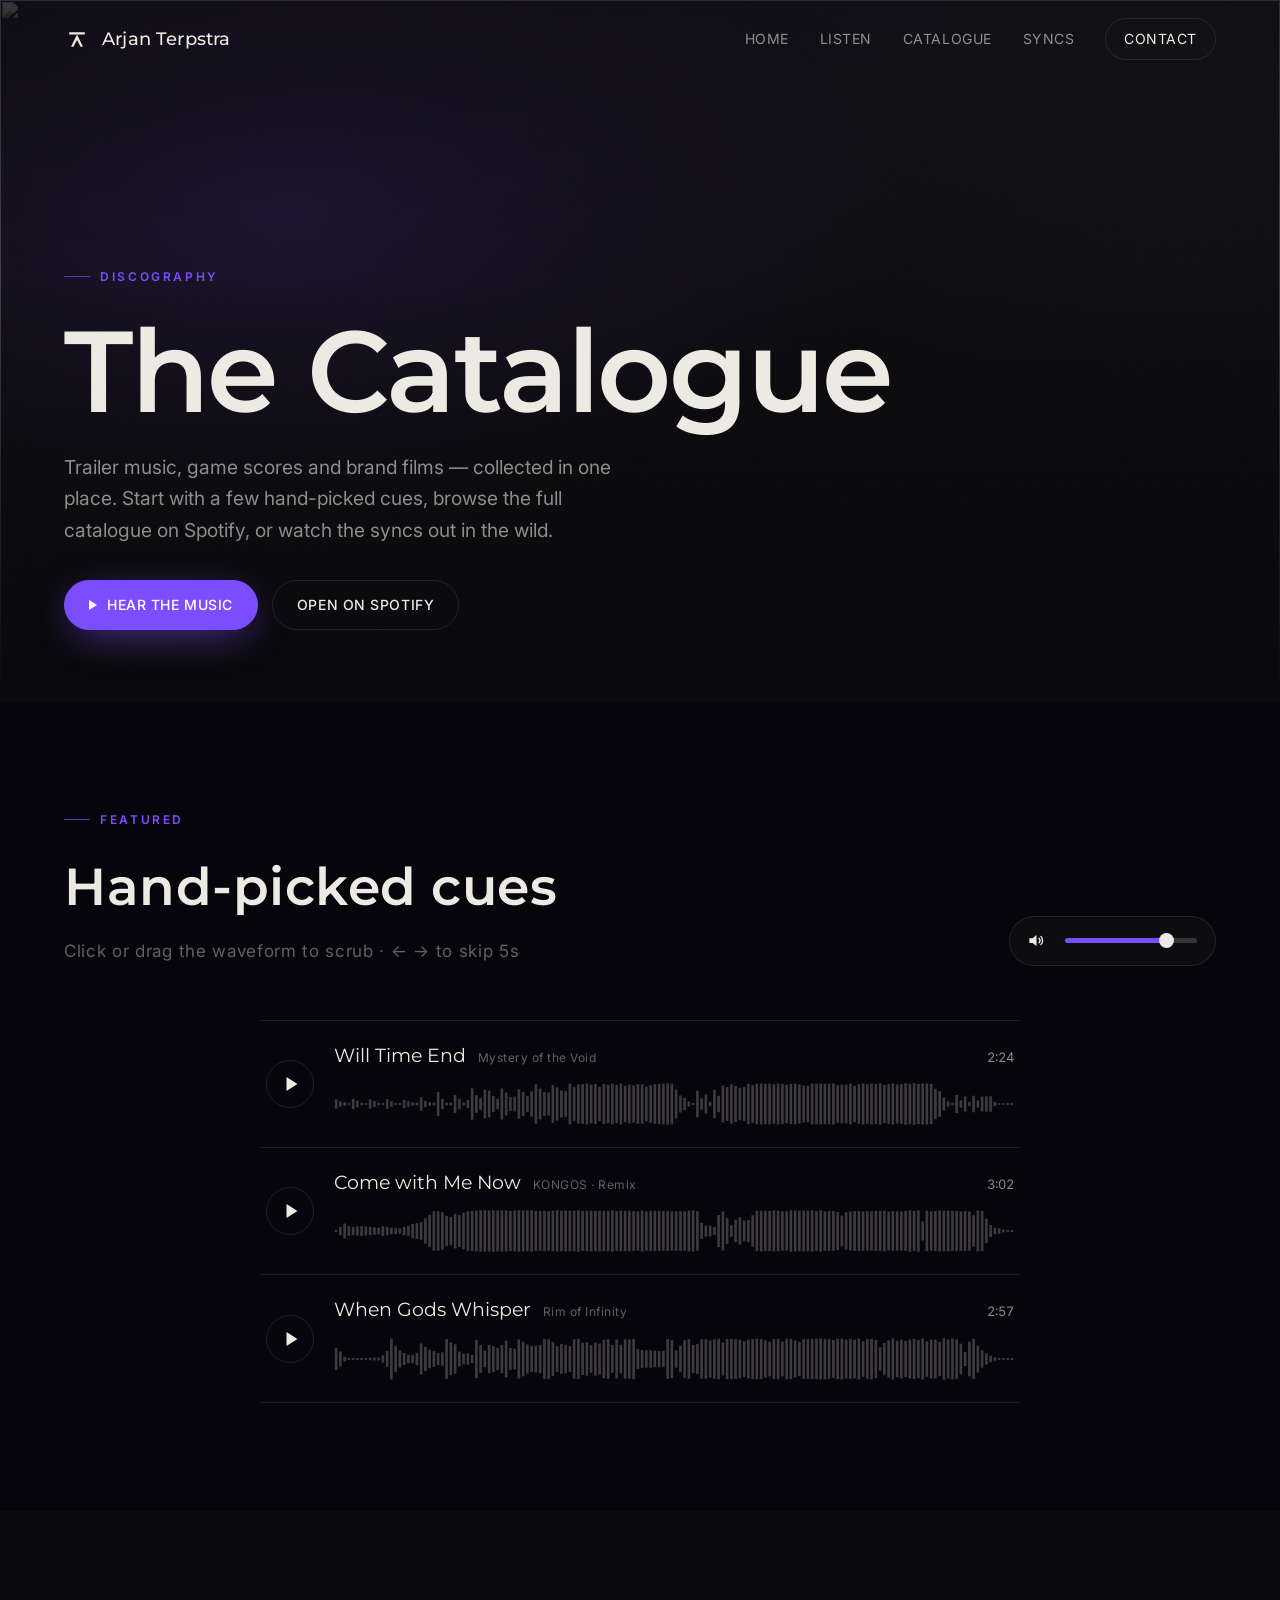
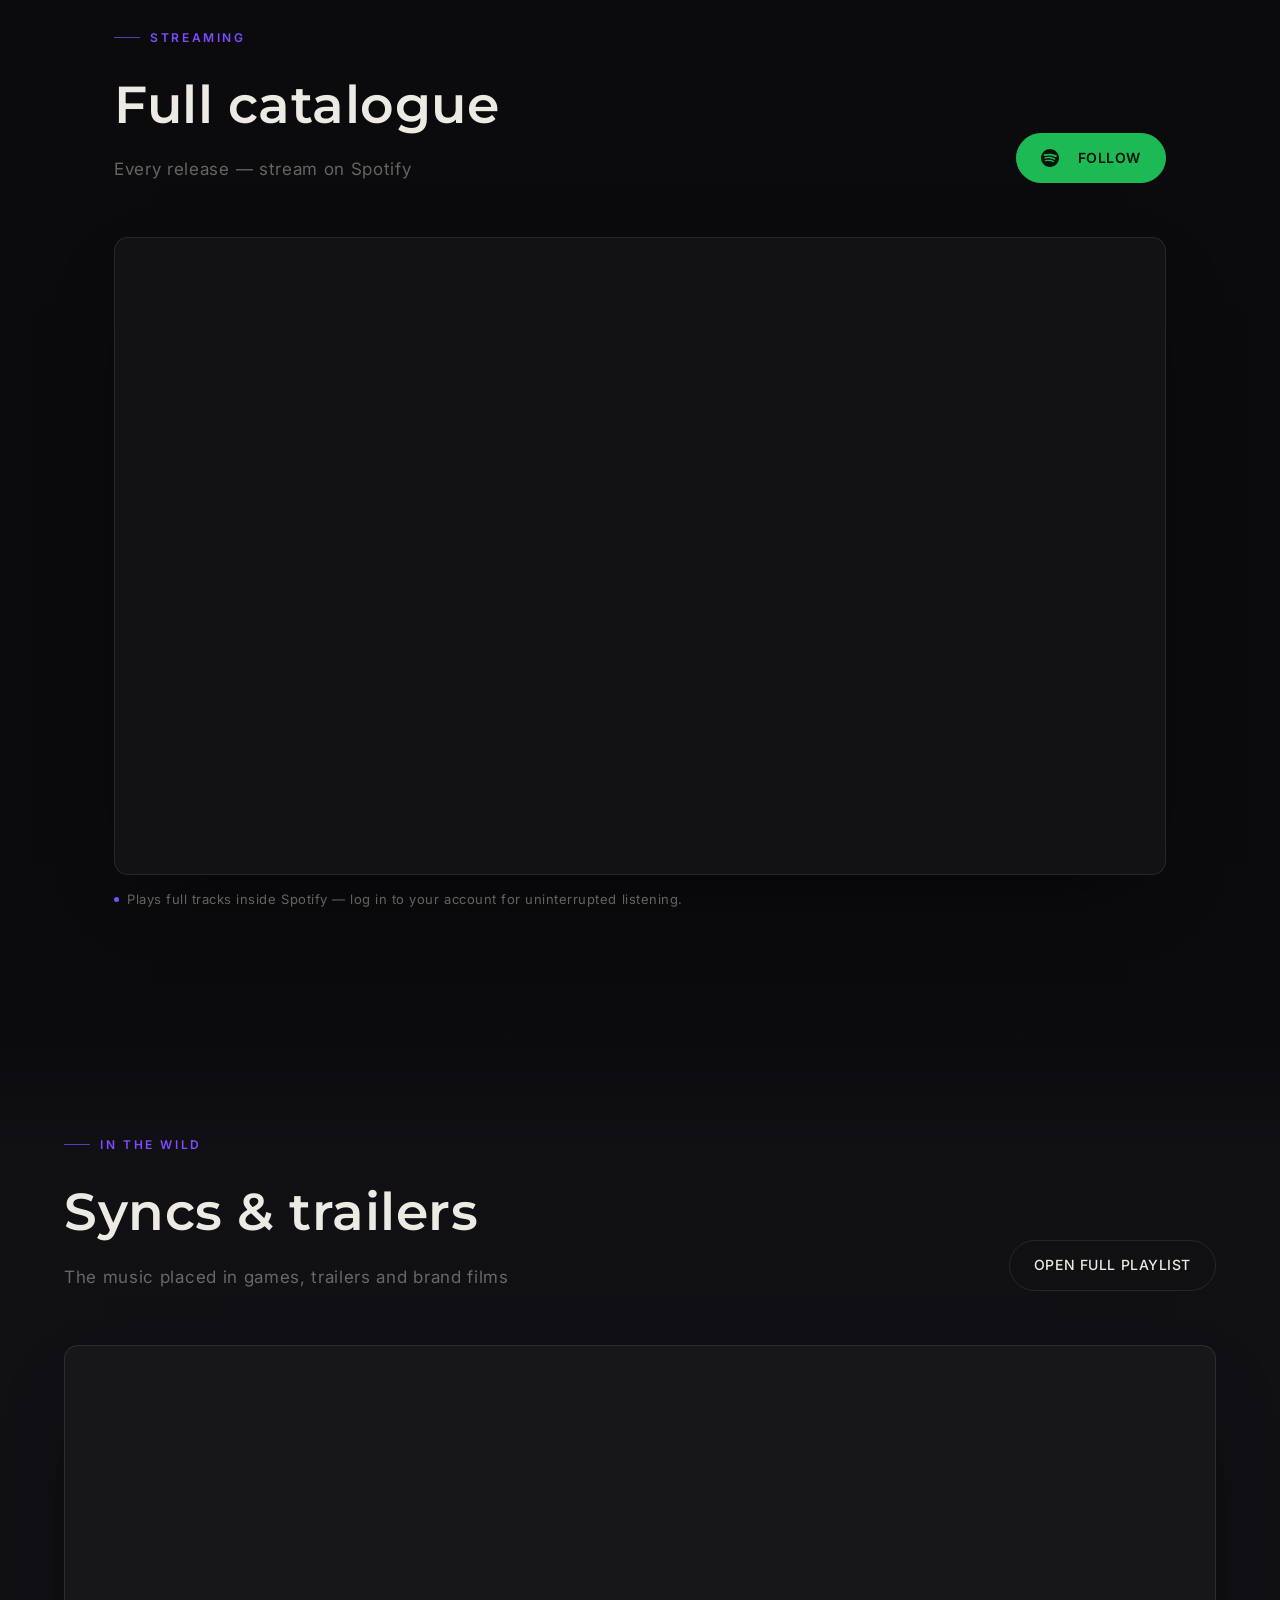
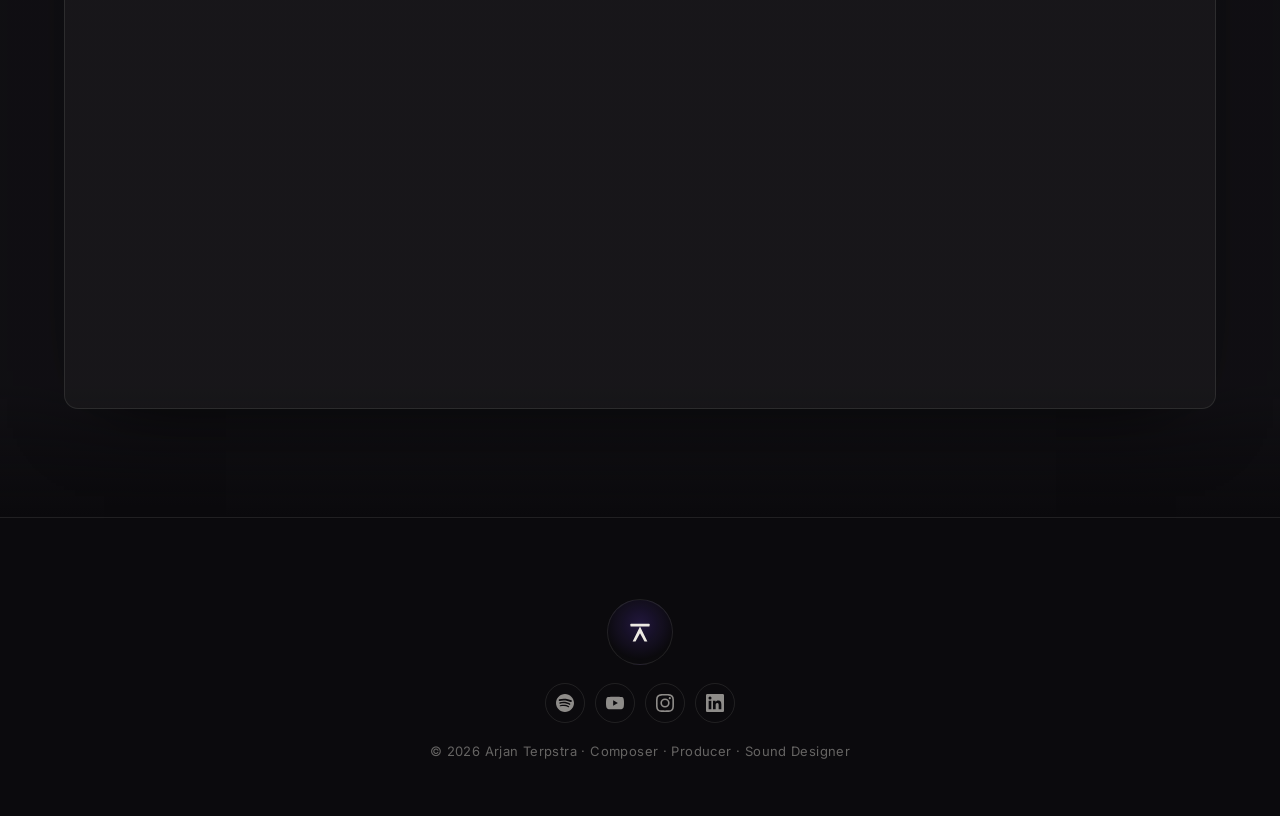
==== Discography.html @ 69f18f4a "Add files via upload" ====
<!DOCTYPE html>
<html lang="en">
<head>
  <meta charset="UTF-8" />
  <meta name="viewport" content="width=device-width, initial-scale=1.0" />
  <title>Discography · Arjan Terpstra</title>
  <meta name="description" content="Listen to the music of Arjan Terpstra — composer, producer and sound designer. Featured cues, the full Spotify catalogue and a playlist of trailer & game syncs." />
  <meta name="theme-color" content="#0B0A0D" />
  <meta name="robots" content="index, follow" />
  <link rel="canonical" href="https://arjanterpstra.com/Discography.html" />

  <!-- Icons -->
  <link rel="icon" href="assets/favicon.svg" type="image/svg+xml" />
  <link rel="apple-touch-icon" href="assets/apple-touch-icon.png" />

  <!-- Open Graph -->
  <meta property="og:type" content="music.musician" />
  <meta property="og:site_name" content="Arjan Terpstra" />
  <meta property="og:title" content="Catalogue · Arjan Terpstra" />
  <meta property="og:description" content="Featured cues, the full Spotify catalogue and a playlist of trailer & game syncs." />
  <meta property="og:url" content="https://arjanterpstra.com/Discography.html" />
  <meta property="og:image" content="https://arjanterpstra.com/assets/og-image.png" />
  <meta property="og:image:width" content="1200" />
  <meta property="og:image:height" content="630" />
  <meta property="og:image:alt" content="Arjan Terpstra — Composer, Producer & Sound Designer" />

  <!-- Twitter / X -->
  <meta name="twitter:card" content="summary_large_image" />
  <meta name="twitter:title" content="Catalogue · Arjan Terpstra" />
  <meta name="twitter:description" content="Featured cues, the full Spotify catalogue and a playlist of trailer & game syncs." />
  <meta name="twitter:image" content="https://arjanterpstra.com/assets/og-image.png" />

  <link rel="preconnect" href="https://fonts.googleapis.com" />
  <link rel="preconnect" href="https://fonts.gstatic.com" crossorigin />
  <link href="https://fonts.googleapis.com/css2?family=Montserrat:ital,wght@0,300;0,400;0,500;0,600;0,700;0,800;1,400;1,800&family=Inter:wght@400;500;600&family=Cinzel:wght@500;700&family=Oswald:wght@300;400;500;700&family=Saira+Condensed:wght@600;700&display=swap" rel="stylesheet" />

  <link rel="stylesheet" href="assets/site.css" />

  <style>
  /* ============================================================
     Discography page — extends the shared site system
     ============================================================ */

  /* Intro header */
  .disc-hero {
    position: relative; overflow: hidden;
    min-height: clamp(560px, 78vh, 820px);
    display: flex; align-items: flex-end;
    padding: 132px var(--gutter) clamp(56px, 8vh, 96px);
  }
  .disc-hero__bg { position: absolute; inset: 0; z-index: -1; }
  .disc-hero__bg img { width: 100%; height: 100%; object-fit: cover; opacity: .42; filter: grayscale(.25) contrast(1.02); }
  .disc-hero__bg::after {
    content: ""; position: absolute; inset: 0;
    background:
      linear-gradient(180deg, rgba(11,10,13,.55) 0%, rgba(11,10,13,.35) 40%, var(--ink) 100%),
      radial-gradient(70% 60% at 22% 30%, rgba(var(--accent-rgb), .22), transparent 70%);
  }
  .disc-hero__inner { max-width: var(--maxw); width: 100%; margin: 0 auto; }
  .disc-hero h1 {
    font-family: var(--font-display); font-weight: 600;
    font-size: clamp(48px, 9vw, 132px); line-height: .96; letter-spacing: -.02em;
    margin: 14px 0 0; text-wrap: balance;
  }
  .disc-lead {
    max-width: 560px; margin: 26px 0 0; color: var(--muted);
    font-size: clamp(17px, 1.5vw, 20px); line-height: 1.62; text-wrap: pretty;
  }
  .disc-actions { display: flex; flex-wrap: wrap; gap: 14px; margin-top: 34px; }

  /* Brand-tinted streaming buttons */
  .btn--spotify { background: #1DB954; border-color: #1DB954; color: #04130a !important; font-weight: 600; }
  .btn--spotify:hover { background: #1ed760; border-color: #1ed760; }
  .btn__ico { width: 18px; height: 18px; display: inline-block; vertical-align: -3px; margin-right: 9px; }

  /* Embed framing */
  .embed-card {
    border: 1px solid var(--line); border-radius: var(--radius);
    background: rgba(237, 234, 227, .03);
    padding: clamp(12px, 1.6vw, 18px);
    box-shadow: 0 30px 80px -40px rgba(0,0,0,.8);
  }
  .embed-card iframe { display: block; border: 0; width: 100%; border-radius: 10px; }
  .spotify-embed iframe { height: 600px; }

  /* 16:9 responsive video */
  .video-embed { position: relative; width: 100%; aspect-ratio: 16 / 9; border-radius: 10px; overflow: hidden; }
  .video-embed iframe { position: absolute; inset: 0; width: 100%; height: 100%; }

  /* Section meta row under heads */
  .disc-note { color: var(--faint); font-size: 13px; letter-spacing: .04em; margin: 14px 0 0; display: inline-flex; align-items: center; gap: 8px; }
  .disc-note .dot { width: 5px; height: 5px; border-radius: 999px; background: var(--accent); flex: none; }

  /* head with a side action */
  .head-row { display: flex; align-items: flex-end; justify-content: space-between; gap: 22px 48px; flex-wrap: wrap; }

  @media (max-width: 620px) {
    .spotify-embed iframe { height: 520px; }
  }
  </style>
</head>
<body>

  <div class="bg" aria-hidden="true">
    <div class="bg__glow"></div>
    <div class="bg__grain"></div>
  </div>

  <header class="site-header" id="siteHeader">
    <a class="brand" href="index.html" aria-label="Arjan Terpstra, home">
      <span class="brand__mark" data-icon="mark"></span>
      <span class="brand__name">Arjan Terpstra</span>
    </a>
    <nav class="nav" aria-label="Main menu">
      <a href="index.html">Home</a>
      <a href="#listen">Listen</a>
      <a href="#discography">Catalogue</a>
      <a href="#syncs">Syncs</a>
      <a href="index.html#contact" class="nav__cta">Contact</a>
    </nav>
  </header>

  <main id="top">

    <!-- INTRO -->
    <section class="disc-hero">
      <div class="disc-hero__bg" aria-hidden="true">
        <img src="media/listen-bg.jpg" alt="" loading="eager" />
      </div>
      <div class="disc-hero__inner">
        <span class="eyebrow reveal">Discography</span>
        <h1 class="reveal">The&nbsp;Catalogue</h1>
        <p class="disc-lead reveal">
          Trailer music, game scores and brand films — collected in one place.
          Start with a few hand-picked cues, browse the full catalogue on Spotify,
          or watch the syncs out in the wild.
        </p>
        <div class="disc-actions reveal">
          <a href="#listen" class="btn btn--primary"><span class="tri"></span> Hear the music</a>
          <a href="https://open.spotify.com/artist/2ddTRi8u8gCnG3Aphy3IDh" target="_blank" rel="noopener" class="btn btn--ghost">Open on Spotify</a>
        </div>
      </div>
    </section>

    <!-- FEATURED — bespoke waveform player -->
    <section class="section section--alt" id="listen">
      <div class="section__head reveal listen__head">
        <div class="listen__head-text">
          <span class="eyebrow">Featured</span>
          <h2>Hand-picked cues</h2>
          <p class="section__sub">Click or drag the waveform to scrub · ← → to skip 5s</p>
        </div>
        <div class="vol" role="group" aria-label="Volume">
          <button class="vol__mute" id="volMute" type="button" aria-label="Mute" aria-pressed="false">
            <svg viewBox="0 0 24 24" fill="none" stroke="currentColor" stroke-width="1.7" stroke-linecap="round" stroke-linejoin="round" aria-hidden="true">
              <polygon points="3,9 7,9 12,5 12,19 7,15 3,15" fill="currentColor" stroke="none"></polygon>
              <g class="vol__wave"><path d="M15.2 9.2a4 4 0 0 1 0 5.6"></path><path d="M17.6 6.8a7.5 7.5 0 0 1 0 10.4"></path></g>
              <g class="vol__x"><path d="M16 9.5l5.5 5.5"></path><path d="M21.5 9.5L16 15"></path></g>
            </svg>
          </button>
          <input class="vol__fader" id="volFader" type="range" min="0" max="1" step="0.01" value="0.8" aria-label="Volume" />
        </div>
      </div>
      <ul class="tracklist">
        <li class="track reveal" data-src="will-time-end" data-audio="audio/will-time-end.mp3">
          <button class="track__play" aria-label="Play / pause"></button>
          <div class="track__main">
            <div class="track__head">
              <span class="track__title">Will Time End</span>
              <span class="track__tag">Mystery of the Void</span>
              <span class="track__time">2:24</span>
            </div>
            <canvas class="track__wave" aria-label="Waveform — click to seek"></canvas>
          </div>
        </li>
        <li class="track reveal" data-src="come-with-me-now" data-audio="audio/come-with-me-now.mp3">
          <button class="track__play" aria-label="Play / pause"></button>
          <div class="track__main">
            <div class="track__head">
              <span class="track__title">Come with Me Now</span>
              <span class="track__tag">KONGOS · Remix</span>
              <span class="track__time">3:02</span>
            </div>
            <canvas class="track__wave" aria-label="Waveform — click to seek"></canvas>
          </div>
        </li>
        <li class="track reveal" data-src="when-gods-whisper" data-audio="audio/when-gods-whisper.mp3">
          <button class="track__play" aria-label="Play / pause"></button>
          <div class="track__main">
            <div class="track__head">
              <span class="track__title">When Gods Whisper</span>
              <span class="track__tag">Rim of Infinity</span>
              <span class="track__time">2:57</span>
            </div>
            <canvas class="track__wave" aria-label="Waveform — click to seek"></canvas>
          </div>
        </li>
      </ul>
    </section>

    <!-- DISCOGRAPHY / SPOTIFY -->
    <section class="section" id="discography">
      <div class="section__head reveal head-row">
        <div>
          <span class="eyebrow">Streaming</span>
          <h2>Full catalogue</h2>
          <p class="section__sub">Every release — stream on Spotify</p>
        </div>
        <a href="https://open.spotify.com/artist/2ddTRi8u8gCnG3Aphy3IDh" target="_blank" rel="noopener" class="btn btn--spotify">
          <svg class="btn__ico" viewBox="0 0 24 24" fill="currentColor" aria-hidden="true"><path d="M12 0C5.4 0 0 5.4 0 12s5.4 12 12 12 12-5.4 12-12S18.6 0 12 0zm5.5 17.3a.75.75 0 0 1-1.03.25c-2.82-1.72-6.36-2.11-10.54-1.16a.75.75 0 1 1-.33-1.46c4.57-1.04 8.49-.59 11.65 1.34.35.22.46.68.25 1.03zm1.47-3.27a.94.94 0 0 1-1.29.31c-3.23-1.99-8.16-2.56-11.98-1.4a.94.94 0 1 1-.55-1.8c4.37-1.33 9.8-.69 13.51 1.59.44.27.58.85.31 1.3zm.13-3.4C15.73 8.26 8.7 8.03 4.96 9.17a1.12 1.12 0 1 1-.65-2.15c4.29-1.3 12.06-1.05 16.27 1.45a1.12 1.12 0 1 1-1.15 1.92z"></path></svg>
          Follow
        </a>
      </div>
      <div class="embed-card spotify-embed reveal">
        <iframe
          src="https://open.spotify.com/embed/artist/2ddTRi8u8gCnG3Aphy3IDh?utm_source=generator&theme=0"
          title="Arjan Terpstra on Spotify"
          loading="lazy"
          allow="autoplay; clipboard-write; encrypted-media; fullscreen; picture-in-picture"
          allowfullscreen></iframe>
      </div>
      <p class="disc-note reveal"><span class="dot"></span> Plays full tracks inside Spotify — log in to your account for uninterrupted listening.</p>
    </section>

    <!-- YOUTUBE SYNCS -->
    <section class="section section--alt" id="syncs">
      <div class="section__head reveal head-row">
        <div>
          <span class="eyebrow">In the wild</span>
          <h2>Syncs &amp; trailers</h2>
          <p class="section__sub">The music placed in games, trailers and brand films</p>
        </div>
        <a href="https://youtube.com/playlist?list=PLJkgibw0HmOfI9y0zap0LcIbWuMFbRsZc" target="_blank" rel="noopener" class="btn btn--ghost">Open full playlist</a>
      </div>
      <div class="embed-card reveal">
        <div class="video-embed">
          <iframe
            src="https://www.youtube-nocookie.com/embed/videoseries?list=PLJkgibw0HmOfI9y0zap0LcIbWuMFbRsZc"
            title="Arjan Terpstra — syncs playlist"
            loading="lazy"
            allow="accelerometer; autoplay; clipboard-write; encrypted-media; gyroscope; picture-in-picture; web-share"
            referrerpolicy="strict-origin-when-cross-origin"
            allowfullscreen></iframe>
        </div>
      </div>
    </section>

  </main>

  <footer class="site-footer">
    <a href="index.html" class="footer__logo" aria-label="Back to home">
      <span class="brand__mark" data-icon="mark"></span>
    </a>
    <nav class="footer__social" aria-label="Social links">
      <a href="https://open.spotify.com/artist/2ddTRi8u8gCnG3Aphy3IDh" target="_blank" rel="noopener" aria-label="Spotify"><svg viewBox="0 0 24 24" aria-hidden="true"><path d="M12 0C5.4 0 0 5.4 0 12s5.4 12 12 12 12-5.4 12-12S18.6 0 12 0zm5.5 17.3a.75.75 0 0 1-1.03.25c-2.82-1.72-6.36-2.11-10.54-1.16a.75.75 0 1 1-.33-1.46c4.57-1.04 8.49-.59 11.65 1.34.35.22.46.68.25 1.03zm1.47-3.27a.94.94 0 0 1-1.29.31c-3.23-1.99-8.16-2.56-11.98-1.4a.94.94 0 1 1-.55-1.8c4.37-1.33 9.8-.69 13.51 1.59.44.27.58.85.31 1.3zm.13-3.4C15.73 8.26 8.7 8.03 4.96 9.17a1.12 1.12 0 1 1-.65-2.15c4.29-1.3 12.06-1.05 16.27 1.45a1.12 1.12 0 1 1-1.15 1.92z"></path></svg></a>
      <a href="https://www.youtube.com/playlist?list=PLJkgibw0HmOfI9y0zap0LcIbWuMFbRsZc" target="_blank" rel="noopener" aria-label="YouTube"><svg viewBox="0 0 24 24" aria-hidden="true"><path d="M23.498 6.186a3.016 3.016 0 0 0-2.122-2.136C19.505 3.545 12 3.545 12 3.545s-7.505 0-9.377.505A3.017 3.017 0 0 0 .502 6.186C0 8.07 0 12 0 12s0 3.93.502 5.814a3.016 3.016 0 0 0 2.122 2.136c1.871.505 9.376.505 9.376.505s7.505 0 9.377-.505a3.015 3.015 0 0 0 2.122-2.136C24 15.93 24 12 24 12s0-3.93-.502-5.814zM9.545 15.568V8.432L15.818 12l-6.273 3.568z"></path></svg></a>
      <a href="https://www.instagram.com/arjan_terpstra/" target="_blank" rel="noopener" aria-label="Instagram"><svg viewBox="0 0 24 24" aria-hidden="true"><path d="M12 2.163c3.204 0 3.584.012 4.85.07 3.252.148 4.771 1.691 4.919 4.919.058 1.265.069 1.645.069 4.849 0 3.205-.012 3.584-.069 4.849-.149 3.225-1.664 4.771-4.919 4.919-1.266.058-1.644.07-4.85.07-3.204 0-3.584-.012-4.849-.07-3.26-.149-4.771-1.699-4.919-4.92-.058-1.265-.07-1.644-.07-4.849 0-3.204.013-3.583.07-4.849.149-3.227 1.664-4.771 4.919-4.919 1.266-.057 1.645-.069 4.849-.069zM12 0C8.741 0 8.333.014 7.053.072 2.695.272.273 2.69.073 7.052.014 8.333 0 8.741 0 12c0 3.259.014 3.668.072 4.948.2 4.358 2.618 6.78 6.98 6.98C8.333 23.986 8.741 24 12 24c3.259 0 3.668-.014 4.948-.072 4.354-.2 6.782-2.618 6.979-6.98.059-1.28.073-1.689.073-4.948 0-3.259-.014-3.667-.072-4.947-.196-4.354-2.617-6.78-6.979-6.98C15.668.014 15.259 0 12 0zm0 5.838a6.162 6.162 0 1 0 0 12.324 6.162 6.162 0 0 0 0-12.324zM12 16a4 4 0 1 1 0-8 4 4 0 0 1 0 8zm6.406-11.845a1.44 1.44 0 1 0 0 2.881 1.44 1.44 0 0 0 0-2.881z"></path></svg></a>
      <a href="https://www.linkedin.com/in/arjan-terpstra-nl/" target="_blank" rel="noopener" aria-label="LinkedIn"><svg viewBox="0 0 24 24" aria-hidden="true"><path d="M20.447 20.452h-3.554v-5.569c0-1.328-.027-3.037-1.852-3.037-1.853 0-2.136 1.445-2.136 2.939v5.667H9.351V9h3.414v1.561h.046c.477-.9 1.637-1.85 3.37-1.85 3.601 0 4.267 2.37 4.267 5.455v6.286zM5.337 7.433a2.062 2.062 0 0 1-2.063-2.065 2.064 2.064 0 1 1 2.063 2.065zm1.782 13.019H3.555V9h3.564v11.452zM22.225 0H1.771C.792 0 0 .774 0 1.729v20.542C0 23.227.792 24 1.771 24h20.451C23.2 24 24 23.227 24 22.271V1.729C24 .774 23.2 0 22.222 0h.003z"></path></svg></a>
    </nav>
    <p>© <span id="year"></span> Arjan Terpstra · Composer · Producer · Sound Designer</p>
  </footer>

  <audio id="trackPlayer" preload="metadata"></audio>

  <script src="assets/player.js"></script>

  <script>
  // Failsafe reveal — guarantees content becomes visible (and animates in on scroll)
  // even if IntersectionObserver callbacks don't fire in a given environment.
  (function () {
    var els = [].slice.call(document.querySelectorAll('.reveal'));
    if (!els.length) return;
    var done = function () { window.removeEventListener('scroll', check); window.removeEventListener('resize', check); };
    var check = function () {
      var vh = window.innerHeight || document.documentElement.clientHeight;
      els = els.filter(function (el) {
        if (el.classList.contains('is-in')) return false;
        var r = el.getBoundingClientRect();
        if (r.top < vh * 0.94 && r.bottom > 0) { el.classList.add('is-in'); return false; }
        return true;
      });
      if (!els.length) done();
    };
    // run after layout settles
    requestAnimationFrame(function () { requestAnimationFrame(check); });
    window.addEventListener('scroll', check, { passive: true });
    window.addEventListener('resize', check);
    // hard safety net: never leave anything hidden, whatever the environment
    setTimeout(function () { els.forEach(function (el) { el.classList.add('is-in'); }); done(); }, 1500);
  })();
  </script>
</body>
</html>
---- assets/site.css ----
/* ============================================================
     Arjan Terpstra — cinematic homepage (self-contained artifact build)
     ============================================================ */
  :root {
    --ink:        #0B0A0D;
    --ink-2:      #17161B;
    --ink-3:      #201E26;
    --line:       rgba(237, 234, 227, 0.10);
        --paper:      #EDEAE3;
    --muted:      rgba(237, 234, 227, 0.58);
    --faint:      rgba(237, 234, 227, 0.40);
    --accent:     #7C4DFF;
    --accent-rgb: 124, 77, 255;
    --accent-soft: rgba(var(--accent-rgb), 0.16);

    --font-display: "Montserrat", -apple-system, BlinkMacSystemFont, "Segoe UI", Roboto, sans-serif;
    --font-ui: "Inter", -apple-system, BlinkMacSystemFont, "Segoe UI", Roboto, sans-serif;

    --maxw: 1180px;
    --gutter: clamp(20px, 5vw, 64px);
    --radius: 14px;
  }

  * { box-sizing: border-box; }
  html { scroll-behavior: smooth; }
  body {
    margin: 0; background: var(--ink); color: var(--paper);
    font-family: var(--font-ui); font-size: 17px; line-height: 1.6;
    -webkit-font-smoothing: antialiased; overflow-x: hidden;
  }
  @media (prefers-reduced-motion: reduce) {
    html { scroll-behavior: auto; }
    *, *::before, *::after { animation: none !important; transition: none !important; }
  }

  /* Background layers */
  .bg { position: fixed; inset: 0; z-index: -1; pointer-events: none; }
  .bg__glow {
    position: absolute; inset: -20%;
    background:
      radial-gradient(60% 50% at 50% 0%, rgba(var(--accent-rgb), 0.10), transparent 70%),
      radial-gradient(50% 40% at 80% 20%, rgba(237, 234, 227, 0.05), transparent 70%),
      radial-gradient(60% 60% at 15% 80%, rgba(var(--accent-rgb), 0.06), transparent 70%);
    animation: drift 24s ease-in-out infinite alternate;
    transition: opacity .6s ease;
  }
  @keyframes drift {
    from { transform: translate3d(-2%, -1%, 0) scale(1.02); }
    to   { transform: translate3d(2%, 2%, 0) scale(1.08); }
  }
  .bg__grain {
    position: absolute; inset: 0; opacity: 0.05; mix-blend-mode: overlay;
    background-image: url("data:image/svg+xml,%3Csvg xmlns='http://www.w3.org/2000/svg' width='120' height='120'%3E%3Cfilter id='n'%3E%3CfeTurbulence type='fractalNoise' baseFrequency='0.9' numOctaves='2'/%3E%3C/filter%3E%3Crect width='100%25' height='100%25' filter='url(%23n)'/%3E%3C/svg%3E");
  }

  /* AT mark via mask (inlined SVG, inherits color) */
  [data-icon="mark"] {
    display: inline-block; background-color: currentColor;
    -webkit-mask: url("data:image/svg+xml,%3Csvg xmlns='http://www.w3.org/2000/svg' viewBox='0 0 200 200'%3E%3Cg fill='%23000'%3E%3Crect x='40' y='48' width='120' height='18' rx='3'/%3E%3Cpolygon points='100,66 146,160 128,160 100,108 72,160 54,160'/%3E%3C/g%3E%3C/svg%3E") center / contain no-repeat;
            mask: url("data:image/svg+xml,%3Csvg xmlns='http://www.w3.org/2000/svg' viewBox='0 0 200 200'%3E%3Cg fill='%23000'%3E%3Crect x='40' y='48' width='120' height='18' rx='3'/%3E%3Cpolygon points='100,66 146,160 128,160 100,108 72,160 54,160'/%3E%3C/g%3E%3C/svg%3E") center / contain no-repeat;
  }

  /* Header */
  .site-header {
    position: fixed; top: 0; left: 0; right: 0; z-index: 50;
    display: flex; align-items: center; justify-content: space-between;
    padding: 18px var(--gutter);
    transition: background .4s ease, backdrop-filter .4s ease, padding .4s ease, border-color .4s ease;
    border-bottom: 1px solid transparent;
  }
  .site-header.is-scrolled {
    background: rgba(11, 10, 13, 0.72); backdrop-filter: blur(14px); -webkit-backdrop-filter: blur(14px);
    border-bottom-color: var(--line); padding-top: 12px; padding-bottom: 12px;
  }
  .brand { display: flex; align-items: center; gap: 12px; text-decoration: none; color: var(--paper); }
  .brand__mark { width: 26px; height: 26px; color: var(--paper); }
  .brand__name { font-family: var(--font-display); font-weight: 500; letter-spacing: .01em; font-size: 18px; }
  .nav { display: flex; align-items: center; gap: clamp(14px, 2.4vw, 34px); }
  .nav a { color: var(--muted); text-decoration: none; font-size: 14px; letter-spacing: .04em; text-transform: uppercase; transition: color .25s ease; }
  .nav a:hover { color: var(--paper); }
  .nav__cta { color: var(--paper) !important; border: 1px solid var(--line); padding: 9px 18px; border-radius: 999px; transition: all .25s ease; }
  .nav__cta:hover { background: var(--accent); border-color: var(--accent); color: #fff !important; }
  @media (max-width: 620px) { .nav a:not(.nav__cta) { display: none; } }

  /* Hero */
  .hero {
    min-height: 100svh; position: relative; overflow: hidden;
    display: flex; flex-direction: column; align-items: center; justify-content: center;
    text-align: center; padding: 0 var(--gutter);
  }
  .hero__media { position: absolute; inset: 0; z-index: 0; overflow: hidden; }
  .hero__video { position: absolute; inset: 0; width: 100%; height: 100%; object-fit: cover; pointer-events: none; opacity: 0; transition: opacity 1.8s ease; }
  .hero__video.is-ready { opacity: .58; }
  @keyframes heroFade { to { opacity: 1; } }
  .hero__scrim {
    position: absolute; inset: 0;
    background:
      radial-gradient(80% 70% at 50% 45%, rgba(11,10,13,.45), rgba(11,10,13,.82) 80%),
      linear-gradient(180deg, rgba(11,10,13,.55), rgba(11,10,13,.20) 40%, rgba(11,10,13,.95));
  }
  .hero__inner { position: relative; z-index: 1; display: flex; flex-direction: column; align-items: center; }
  .hero__mark { width: clamp(76px, 12vw, 132px); height: clamp(76px, 12vw, 132px); color: var(--paper); margin-bottom: 28px; filter: drop-shadow(0 0 40px rgba(var(--accent-rgb), 0.25)); }
  .hero__title { font-family: var(--font-display); font-weight: 600; font-size: clamp(38px, 8vw, 100px); line-height: 1.0; margin: 0; letter-spacing: 0.02em; text-transform: uppercase; }
  .hero__role { margin: 22px 0 0; color: rgba(237,234,227,.88); font-weight: 600; text-transform: uppercase; letter-spacing: .32em; font-size: clamp(12px, 1.5vw, 15px); padding-left: .32em; }
  .scroll-cue { position: absolute; bottom: 34px; left: 50%; transform: translateX(-50%); width: 26px; height: 42px; border: 1px solid var(--line); border-radius: 14px; display: flex; justify-content: center; padding-top: 8px; }
  .scroll-cue span { width: 3px; height: 8px; border-radius: 2px; background: var(--accent); animation: cue 1.8s ease-in-out infinite; }
  @keyframes cue { 0%,100% { opacity: .2; transform: translateY(0); } 50% { opacity: 1; transform: translateY(8px); } }

  /* Sections */
  .section { max-width: var(--maxw); margin: 0 auto; padding: clamp(80px, 12vh, 160px) var(--gutter); }
  .section--alt { max-width: none; background: linear-gradient(180deg, transparent, rgba(23,22,27,.5) 12%, rgba(23,22,27,.5) 88%, transparent); }
  .section--alt > * { max-width: var(--maxw); margin-left: auto; margin-right: auto; }
  #listen { position: relative; isolation: isolate; }
  #listen.section--alt { background: linear-gradient(180deg, rgba(6,5,11,0), rgba(6,5,11,.26) 45%, rgba(6,5,11,.26) 55%, rgba(6,5,11,0)); }

  /* Same cosmic image fixed to the viewport, behind the Statement and Listen
     sections — Selected Work stays dark in between. Fixed = it sits still while
     the content scrolls over it; nudged down so the planet horizon reads. */
  .cosmos { position: relative; }
  #statement { position: relative; isolation: isolate; max-width: none; }
  #statement::before, #listen::before {
    content: ""; position: absolute; inset: 0; z-index: -1;
    background-color: #06050b;
    background-image:
      linear-gradient(180deg, rgba(6,5,11,.55), rgba(6,5,11,.28) 40%, rgba(6,5,11,.34) 72%, rgba(6,5,11,.5)),
      url("media/listen-bg.jpg");
    background-repeat: no-repeat, no-repeat;
    background-size: cover, cover;
    background-position: center, center 82%;
    background-attachment: fixed, fixed;
  }
  @media (max-width: 760px) {
    #statement::before, #listen::before { background-attachment: scroll, scroll; }
  }
  .section__head { margin-bottom: 54px; }
  .section h2 { font-family: var(--font-display); font-weight: 600; font-size: clamp(28px, 4.6vw, 52px); margin: 0; letter-spacing: 0.01em; color: var(--paper); }
  .section__sub { color: var(--faint); margin: 10px 0 0; letter-spacing: .04em; }

  /* Statement */
  .statement { text-align: center; padding-top: clamp(40px, 8vh, 90px); padding-bottom: 0; }
  .statement p { font-family: var(--font-display); font-weight: 300; font-size: clamp(22px, 3.4vw, 40px); line-height: 1.35; color: var(--paper); margin-inline: auto; max-width: 24ch; }
  .statement em { font-style: italic; color: var(--paper); }

  /* Work grid — shiny, framed cards */
  .work-grid { display: grid; gap: 22px; grid-template-columns: repeat(auto-fill, minmax(280px, 1fr)); }
  .work-card { position: relative; border-radius: var(--radius); overflow: hidden; background: #211f29; border: 1px solid rgba(237,234,227,.16); box-shadow: inset 0 0 0 1px rgba(237,234,227,.06), 0 16px 40px -30px rgba(0,0,0,.9); transition: transform .45s cubic-bezier(.2,.7,.2,1), box-shadow .45s ease, border-color .45s ease; }
  .work-card[data-video] { cursor: pointer; }
  /* travelling light running along the frame */
  .work-card::before {
    content: ""; position: absolute; inset: 0; border-radius: inherit; padding: 1.4px; z-index: 5; pointer-events: none;
    background: linear-gradient(115deg, transparent 18%, rgba(237,234,227,.5) 36%, rgba(237,234,227,.95) 47%, rgba(var(--accent-rgb),1) 53%, rgba(237,234,227,.95) 59%, rgba(237,234,227,.5) 70%, transparent 86%);
    background-size: 250% 100%; background-position: 210% 0;
    -webkit-mask: linear-gradient(#000 0 0) content-box, linear-gradient(#000 0 0);
            mask: linear-gradient(#000 0 0) content-box, linear-gradient(#000 0 0);
    -webkit-mask-composite: xor; mask-composite: exclude;
    opacity: 0; transition: opacity .4s ease;
  }
  /* diagonal glare sweeping across the face */
  .work-card::after {
    content: ""; position: absolute; inset: 0; z-index: 4; pointer-events: none;
    background: linear-gradient(115deg, transparent 38%, rgba(255,255,255,.16) 49%, transparent 60%);
    transform: translateX(-130%);
  }
  .work-card:hover { transform: translateY(-7px); border-color: rgba(var(--accent-rgb),.55); box-shadow: inset 0 0 0 1px rgba(237,234,227,.20), 0 26px 60px -28px rgba(0,0,0,.95), 0 0 52px -10px rgba(var(--accent-rgb),.42); }
  .work-card:hover::before { opacity: 1; animation: cardEdge 1.7s linear infinite; }
  .work-card:hover::after { animation: cardGlare .8s ease .04s 1 forwards; }
  @keyframes cardEdge { to { background-position: -110% 0; } }
  @keyframes cardGlare { from { transform: translateX(-130%); } to { transform: translateX(130%); } }
  @media (prefers-reduced-motion: reduce) {
    .work-card:hover::before { animation: none; opacity: 1; background-position: 50% 0; }
    .work-card:hover::after { animation: none; }
  }
  .work-card__art { aspect-ratio: 16 / 10; position: relative; background: linear-gradient(135deg, #211f29, #121119); }
  .work-card__art::after { content: ""; position: absolute; inset: 0; background: radial-gradient(120% 90% at 30% 10%, rgba(var(--accent-rgb),.18), transparent 60%); opacity: .8; transition: opacity .4s ease; }
  .work-card:hover .work-card__art::after { opacity: 1; }
  .work-card__art img { position: absolute; inset: 0; width: 100%; height: 100%; object-fit: cover; z-index: 1; }
  .work-card__art img + .work-card__play { z-index: 3; }
  .work-card__play { position: absolute; inset: 0; display: flex; align-items: center; justify-content: center; opacity: 0; transition: opacity .35s ease; z-index: 3; }
  .work-card[data-video]:hover .work-card__play { opacity: 1; }
  .work-card__play span { width: 58px; height: 58px; border-radius: 999px; position: relative; border: 1px solid rgba(237,234,227,.65); background: rgba(11,10,13,.4); backdrop-filter: blur(6px); -webkit-backdrop-filter: blur(6px); }
  .work-card[data-video]:hover .work-card__play span { border-color: var(--accent); box-shadow: 0 0 24px rgba(var(--accent-rgb),.45); }
  .work-card__play span::after { content: ""; position: absolute; top: 50%; left: 54%; transform: translate(-50%,-50%); border-style: solid; border-width: 9px 0 9px 15px; border-color: transparent transparent transparent var(--paper); }
  .work-card__meta { padding: 18px 20px 22px; position: relative; z-index: 2; background: #262430; }
  .work-card__meta h3 { margin: 0; font-family: var(--font-display); font-weight: 500; font-size: 22px; }
  .work-card__meta span { color: var(--faint); font-size: 13px; letter-spacing: .04em; }

  /* Tracklist (custom waveform audio player) */
  .tracklist { list-style: none; margin: 0 auto; padding: 0; max-width: 760px; }
  .track { display: grid; align-items: center; gap: 20px; grid-template-columns: 48px 1fr; padding: 20px 6px; border-bottom: 1px solid var(--line); }
  .track:first-child { border-top: 1px solid var(--line); }
  .track__play { width: 48px; height: 48px; border-radius: 999px; cursor: pointer; border: 1px solid var(--line); background: transparent; position: relative; transition: all .25s ease; }
  .track__play::before { content: ""; position: absolute; top: 50%; left: 54%; transform: translate(-50%,-50%); border-style: solid; border-width: 7px 0 7px 11px; border-color: transparent transparent transparent var(--paper); }
  .track__play:hover { background: var(--accent); border-color: var(--accent); }
  .track__play:hover::before { border-left-color: #fff; }
  .track.is-active .track__play { background: var(--accent); border-color: var(--accent); }
  .track.is-active .track__play::before { border-left-color: #fff; }
  .track.is-loading .track__play { animation: trackLoad 1s ease-in-out infinite; }
  @keyframes trackLoad { 0%,100% { box-shadow: 0 0 0 0 rgba(var(--accent-rgb),.5); } 50% { box-shadow: 0 0 0 5px rgba(var(--accent-rgb),0); } }
  .track__play.is-playing::before { width: 4px; height: 14px; border: 0; background: #fff; box-shadow: 6px 0 0 #fff; left: 50%; transform: translate(-70%, -50%); }
  .track__main { min-width: 0; display: flex; flex-direction: column; gap: 10px; }
  .track__head { display: flex; align-items: baseline; gap: 12px; }
  .track__title { font-family: var(--font-display); font-size: 19px; white-space: nowrap; }
  .track.is-active .track__title { color: var(--accent); }
  .track__tag { color: var(--faint); font-size: 12px; letter-spacing: .04em; white-space: nowrap; overflow: hidden; text-overflow: ellipsis; }
  .track__time { margin-left: auto; color: var(--muted); font-variant-numeric: tabular-nums; font-size: 13px; }
  .track__wave { display: block; width: 100%; height: 46px; cursor: pointer; touch-action: none; }
  .wave-tip { position: fixed; z-index: 60; pointer-events: none; transform: translate(-50%, -135%); padding: 3px 8px; border-radius: 6px; background: rgba(11, 10, 13, .92); border: 1px solid var(--line); color: var(--paper); font-size: 12px; line-height: 1; letter-spacing: .02em; font-variant-numeric: tabular-nums; white-space: nowrap; opacity: 0; transition: opacity .14s ease; }
  .wave-tip.is-on { opacity: 1; }
  @media (max-width: 560px) { .track { gap: 14px; grid-template-columns: 44px 1fr; } .track__tag { display: none; } .track__wave { height: 40px; } }

  /* Trusted marquee */
  .trusted { padding: 30px 0; border-top: 1px solid var(--line); border-bottom: 1px solid var(--line); overflow: hidden; }
  .marquee { position: relative; -webkit-mask: linear-gradient(90deg, transparent, #000 12%, #000 88%, transparent); mask: linear-gradient(90deg, transparent, #000 12%, #000 88%, transparent); }
  .marquee__track { display: flex; align-items: center; gap: clamp(40px, 5vw, 72px); width: max-content; animation: marquee 46s linear infinite; }
  @keyframes marquee { to { transform: translateX(-50%); } }
  .trusted:hover .marquee__track { animation-play-state: paused; }

  /* Monochrome client logos */
  .logo {
    display: inline-flex; align-items: center; height: 34px;
    color: rgba(237, 234, 227, 0.60); white-space: nowrap; line-height: 1;
    transition: color .3s ease, opacity .3s ease; flex: none;
    -webkit-font-smoothing: antialiased;
  }
  .logo:hover { color: var(--paper); }
  .logo__txt { display: inline-block; }
  .logo .sup { display: inline-block; font-size: .62em; vertical-align: .5em; margin-left: .1em; font-weight: 500; }

  /* BMW — bold spaced wordmark */
  .logo--bmw { font-family: "Montserrat", sans-serif; font-weight: 800; font-size: 25px; letter-spacing: .14em; text-transform: uppercase; }

  /* World of Warcraft — epic serif */
  .logo--wow { font-family: "Cinzel", serif; font-weight: 700; font-size: 21px; letter-spacing: .14em; text-transform: uppercase; }
  /* Hearthstone — warm serif */
  .logo--hearth { font-family: "Cinzel", serif; font-weight: 700; font-size: 22px; letter-spacing: .06em; }
  /* Overwatch 2 — bold grotesk caps */
  .logo--ow { font-family: "Oswald", sans-serif; font-weight: 700; font-size: 25px; letter-spacing: .10em; text-transform: uppercase; }
  /* Destiny 2 — wide tracked tech */
  .logo--destiny { font-family: "Oswald", sans-serif; font-weight: 400; font-size: 22px; letter-spacing: .42em; text-transform: uppercase; padding-left: .42em; }
  /* Call of Duty: Mobile — military condensed */
  .logo--cod { font-family: "Saira Condensed", sans-serif; font-weight: 700; font-size: 27px; letter-spacing: .015em; text-transform: uppercase; }
  .logo--cod .thin { font-weight: 600; opacity: .82; }
  /* Star Wars — tall heavy condensed */
  .logo--sw { font-family: "Saira Condensed", sans-serif; font-weight: 700; font-size: 25px; letter-spacing: -.005em; text-transform: uppercase; transform: scaleY(1.32); transform-origin: center; }
  /* The Expanse — thin spaced sci-fi */
  .logo--expanse { font-family: "Oswald", sans-serif; font-weight: 300; font-size: 22px; letter-spacing: .34em; text-transform: uppercase; padding-left: .34em; }
  .logo--expanse .thin { font-weight: 200; }
  /* Samsung — clean spaced wordmark */
  .logo--samsung { font-family: "Montserrat", sans-serif; font-weight: 600; font-size: 23px; letter-spacing: .15em; text-transform: uppercase; }
  /* PSV — sporty italic */
  .logo--psv { font-family: "Montserrat", sans-serif; font-style: italic; font-weight: 800; font-size: 29px; letter-spacing: .01em; text-transform: uppercase; }
  /* Position Music — refined two-tone wordmark */
  .logo--position { font-family: "Montserrat", sans-serif; font-weight: 700; font-size: 18px; letter-spacing: .2em; text-transform: uppercase; }
  .logo--position .thin { font-weight: 300; }

  /* About */
  #about { position: relative; isolation: isolate; overflow: hidden; max-width: none; }
  .about__media { position: fixed; left: 0; top: 0; width: 100%; height: 100vh; z-index: -1; pointer-events: none; }
  .about__video { position: absolute; inset: 0; width: 100%; height: 100%; object-fit: cover; opacity: 0; transition: opacity 1.8s ease; filter: blur(0.5px) saturate(.95); transform: scale(1.04); }
  .about__video.is-ready { opacity: .5; }
  .about__scrim { position: absolute; inset: 0; background:
      radial-gradient(82% 78% at 50% 50%, rgba(11,10,13,.28), rgba(11,10,13,.66) 92%),
      linear-gradient(180deg, var(--ink), rgba(11,10,13,.30) 26%, rgba(11,10,13,.30) 74%, var(--ink)); }
  body[data-hero-motion="off"] .about__video { display: none; }
  .about__grid { position: relative; max-width: var(--maxw); margin-inline: auto; display: grid; grid-template-columns: 1.5fr 1fr; gap: clamp(40px, 6vw, 90px); align-items: center; }
  .about__text p { color: rgba(237,234,227,.92); font-weight: 500; margin: 18px 0 0; max-width: 52ch; }
  .about__text em { color: var(--paper); font-family: var(--font-display); font-style: italic; }
  .about__stats { list-style: none; margin: 0; padding: 0; display: grid; gap: 26px; }
  .about__stats li { border-left: 2px solid var(--accent-soft); padding-left: 18px; }
  .about__stats strong { display: block; font-family: var(--font-display); font-size: clamp(28px, 4vw, 44px); font-weight: 500; }
  .about__stats span { color: var(--faint); font-size: 14px; letter-spacing: .03em; }
  @media (max-width: 760px) { .about__grid { grid-template-columns: 1fr; } }

  /* Contact */
  .contact { text-align: center; }
  .contact__mark { width: 54px; height: 54px; color: var(--paper); display: inline-block; margin-bottom: 24px; filter: drop-shadow(0 0 30px rgba(var(--accent-rgb),.25)); }
  .contact h2 { font-size: clamp(34px, 6vw, 72px); }
  .contact p { color: var(--muted); margin: 16px 0 30px; }
  .contact__link { color: var(--paper); text-decoration: none; border-bottom: 1px solid rgba(var(--accent-rgb),.5); transition: color .25s ease, border-color .25s ease; }
  .contact__link:hover { color: var(--accent); border-color: var(--accent); }
  .contact__email { display: inline-block; font-family: var(--font-display); font-size: clamp(20px, 3vw, 30px); color: var(--paper); text-decoration: none; border-bottom: 1px solid var(--line); padding-bottom: 4px; transition: border-color .3s ease; }
  .contact__email:hover { border-color: var(--accent); color: var(--accent); }
  .socials { display: flex; gap: 28px; justify-content: center; margin-top: 40px; }
  .socials a { color: var(--muted); text-decoration: none; font-size: 14px; letter-spacing: .04em; text-transform: uppercase; transition: color .25s ease; }
  .socials a:hover { color: var(--paper); }

  /* Footer */
  .site-footer { display: flex; flex-direction: column; align-items: center; gap: 18px; padding: clamp(56px,9vh,92px) var(--gutter) clamp(40px,6vh,64px); border-top: 1px solid var(--line); text-align: center; }
  .site-footer .brand__mark { width: 22px; height: 22px; color: var(--faint); }
  .site-footer p { color: var(--faint); font-size: 13px; margin: 0; letter-spacing: .03em; }
  .footer__social { display: flex; align-items: center; gap: 10px; }
  .footer__social a { display: grid; place-items: center; width: 40px; height: 40px; border-radius: 999px; border: 1px solid var(--line); color: var(--muted); transition: color .25s ease, border-color .25s ease, background .25s ease, transform .25s ease; }
  .footer__social a:hover { color: var(--paper); border-color: rgba(var(--accent-rgb), .6); background: rgba(var(--accent-rgb), .12); transform: translateY(-2px); }
  .footer__social svg { width: 18px; height: 18px; display: block; fill: currentColor; }

  /* Join — seamless video banner (footer CTA) */
  .join { max-width: none; position: relative; overflow: hidden; background: var(--ink); padding: 0; }
  .join__bg { position: absolute; inset: 0; z-index: 0; pointer-events: none; }
  .join__video {
    position: absolute; top: 50%; left: 12%; transform: translateY(-50%);
    width: min(42%, 560px); height: 90%; object-fit: cover; opacity: 1;
    -webkit-mask: radial-gradient(56% 70% at 50% 50%, #000 36%, rgba(0,0,0,0) 76%);
            mask: radial-gradient(56% 70% at 50% 50%, #000 36%, rgba(0,0,0,0) 76%);
  }
  body[data-hero-motion="off"] .join__video { display: none; }
  .join__inner {
    position: relative; z-index: 1; max-width: var(--maxw); margin: 0 auto;
    padding: clamp(84px, 11vw, 152px) var(--gutter);
    display: grid; grid-template-columns: 1fr 1fr; gap: clamp(30px, 5vw, 70px);
    align-items: center; min-height: 480px;
  }
  .join__content { grid-column: 2 / 3; }
  .join__title { font-family: var(--font-display); font-weight: 600; font-size: clamp(44px, 6.4vw, 92px); line-height: .97; margin: 0; letter-spacing: .005em; }
  .join__sub { color: var(--muted); margin: 24px 0 0; max-width: 40ch; line-height: 1.5; }
  .join__cta { display: flex; flex-wrap: wrap; gap: 14px; margin-top: 36px; }
  .join .socials { justify-content: flex-start; margin-top: 38px; }
  @media (max-width: 860px) {
    .join__inner { grid-template-columns: 1fr; text-align: center; min-height: 0; }
    .join__content { grid-column: 1; }
    .join__video {
      left: 50%; top: 0; transform: translateX(-50%);
      width: 132%; height: 100%; opacity: .4;
      -webkit-mask: radial-gradient(72% 58% at 50% 42%, #000 26%, rgba(0,0,0,0) 76%);
              mask: radial-gradient(72% 58% at 50% 42%, #000 26%, rgba(0,0,0,0) 76%);
    }
    .join .socials, .join__cta { justify-content: center; }
  }

  /* ===== Footer logo badge ===== */
  .footer__logo {
    display: inline-grid; place-items: center; width: 66px; height: 66px; border-radius: 999px;
    border: 1px solid var(--line);
    background: radial-gradient(circle at 50% 38%, rgba(var(--accent-rgb),.20), rgba(var(--accent-rgb),0) 70%);
    transition: transform .3s ease, border-color .3s ease, box-shadow .3s ease;
  }
  .footer__logo .brand__mark { width: 32px; height: 32px; color: var(--paper); filter: drop-shadow(0 0 14px rgba(var(--accent-rgb),.55)); }
  .footer__logo:hover { transform: translateY(-3px); border-color: rgba(var(--accent-rgb),.6); box-shadow: 0 0 34px -6px rgba(var(--accent-rgb),.55); }

  /* Reveal on scroll */
  .reveal { opacity: 0; transform: translateY(24px); transition: opacity .8s ease, transform .8s cubic-bezier(.2,.7,.2,1); transition-delay: calc(var(--i, 0) * 70ms); }
  .reveal.is-in { opacity: 1; transform: none; }
  @media (prefers-reduced-motion: reduce) { .reveal { opacity: 1; transform: none; } }

  /* ---- Hero CTA + availability ---- */
  .hero__avail { display: inline-flex; align-items: center; gap: 9px; margin: 30px 0 0; padding: 7px 15px 7px 13px; border: 1px solid var(--line); border-radius: 999px; background: rgba(11,10,13,.4); backdrop-filter: blur(6px); -webkit-backdrop-filter: blur(6px); font-size: 12px; letter-spacing: .12em; text-transform: uppercase; color: var(--muted); }
  .hero__avail .ping { position: relative; width: 8px; height: 8px; border-radius: 999px; background: var(--accent); box-shadow: 0 0 0 0 var(--accent); }
  .hero__avail .ping::after { content: ""; position: absolute; inset: 0; border-radius: 999px; background: var(--accent); animation: ping 2.4s cubic-bezier(0,0,.2,1) infinite; }
  @keyframes ping { 0% { transform: scale(1); opacity: .7; } 80%, 100% { transform: scale(3); opacity: 0; } }
  .hero__cta { display: flex; flex-wrap: wrap; gap: 14px; justify-content: center; margin-top: 34px; }
  .btn { display: inline-flex; align-items: center; gap: 10px; font-family: var(--font-ui); font-size: 14px; font-weight: 500; letter-spacing: .04em; text-transform: uppercase; text-decoration: none; padding: 13px 24px; border-radius: 999px; border: 1px solid var(--line); color: var(--paper); cursor: pointer; transition: all .25s ease; }
  .btn--primary { background: var(--accent); border-color: var(--accent); color: #fff; box-shadow: 0 10px 40px -12px rgba(var(--accent-rgb), .8); }
  .btn--primary:hover { transform: translateY(-2px); box-shadow: 0 16px 50px -14px rgba(var(--accent-rgb), .95); }
  .btn--ghost:hover { border-color: rgba(237,234,227,.4); background: rgba(237,234,227,.04); }
  .btn .tri { width: 0; height: 0; border-style: solid; border-width: 5px 0 5px 8px; border-color: transparent transparent transparent currentColor; }

  /* ---- Section eyebrow ---- */
  .eyebrow { display: inline-flex; align-items: center; gap: 10px; color: var(--accent); font-family: var(--font-ui); font-size: 12px; font-weight: 600; letter-spacing: .22em; text-transform: uppercase; margin: 0 0 16px; }
  .eyebrow::before { content: ""; width: 26px; height: 1px; background: var(--accent); opacity: .7; }

  /* ---- Capabilities ---- */
  .caps-grid { display: grid; gap: 20px; grid-template-columns: repeat(auto-fill, minmax(250px, 1fr)); }
  .cap { position: relative; padding: 30px 28px 34px; border-radius: var(--radius); border: 1px solid var(--line); background: linear-gradient(180deg, rgba(237,234,227,.03), rgba(237,234,227,0)); overflow: hidden; transition: border-color .35s ease, transform .35s cubic-bezier(.2,.7,.2,1); }
  .cap:hover { border-color: rgba(var(--accent-rgb),.5); transform: translateY(-5px); }
  .cap__num { font-family: var(--font-display); font-size: 13px; font-weight: 600; letter-spacing: .14em; color: var(--accent); }
  .cap h3 { font-family: var(--font-display); font-weight: 500; font-size: 22px; margin: 16px 0 10px; }
  .cap p { color: var(--muted); margin: 0; font-size: 15.5px; line-height: 1.55; max-width: 30ch; }
  .cap::after { content: ""; position: absolute; left: 0; top: 0; height: 100%; width: 2px; background: var(--accent); transform: scaleY(0); transform-origin: top; transition: transform .4s cubic-bezier(.2,.7,.2,1); }
  .cap:hover::after { transform: scaleY(1); }

  /* ---- Testimonials ---- */
  .quotes { display: grid; gap: 22px; grid-template-columns: repeat(auto-fit, minmax(280px, 1fr)); }
  .quote { padding: 34px 30px; border-radius: var(--radius); border: 1px solid var(--line); background: rgba(23,22,27,.5); display: flex; flex-direction: column; gap: 22px; }
  .quote__mark { font-family: var(--font-display); font-size: 56px; line-height: .4; color: var(--accent); opacity: .55; height: 26px; }
  .quote p { margin: 0; font-family: var(--font-display); font-weight: 300; font-size: clamp(18px, 2vw, 22px); line-height: 1.5; color: var(--paper); flex: 1; }
  .quote footer { display: flex; flex-direction: column; gap: 2px; }
  .quote cite { font-style: normal; font-weight: 500; color: var(--paper); font-size: 15px; }
  .quote .role { color: var(--faint); font-size: 13px; letter-spacing: .03em; }

  /* ---- Listen header tweak ---- */
  .listen__hint { color: var(--faint); font-size: 13px; letter-spacing: .04em; display: inline-flex; align-items: center; gap: 8px; margin: 0; }
  .listen__hint .dot { width: 5px; height: 5px; border-radius: 999px; background: var(--accent); }

  /* Listen section header: text (left) + master volume (right) */
  .listen__head { display: flex; align-items: flex-end; justify-content: space-between; gap: 22px 48px; flex-wrap: wrap; }
  .listen__head-text { display: flex; flex-direction: column; min-width: 0; }
  .listen__head .listen__hint { margin-top: 16px; }
  .vol { display: flex; align-items: center; gap: 12px; padding: 9px 16px 9px 11px; border: 1px solid var(--line); border-radius: 999px; background: rgba(237,234,227,.03); }
  .vol__mute { width: 30px; height: 30px; flex: none; border-radius: 999px; border: 0; background: transparent; color: var(--paper); cursor: pointer; display: grid; place-items: center; transition: color .2s ease, background .2s ease; }
  .vol__mute:hover { color: var(--accent); background: rgba(var(--accent-rgb),.14); }
  .vol__mute svg { width: 19px; height: 19px; display: block; }
  .vol__mute .vol__x { opacity: 0; transition: opacity .2s ease; }
  .vol__mute .vol__wave { opacity: 1; transition: opacity .2s ease; }
  .vol__mute.is-muted { color: var(--faint); }
  .vol__mute.is-muted .vol__wave { opacity: 0; }
  .vol__mute.is-muted .vol__x { opacity: 1; }
  .vol__fader { -webkit-appearance: none; appearance: none; width: 132px; height: 5px; border-radius: 999px; background: rgba(237,234,227,.18); outline: none; cursor: pointer; }
  .vol__fader::-webkit-slider-thumb { -webkit-appearance: none; appearance: none; width: 15px; height: 15px; border-radius: 50%; background: var(--paper); border: 0; cursor: pointer; transition: transform .15s ease, background .15s ease, box-shadow .15s ease; }
  .vol__fader:hover::-webkit-slider-thumb { background: var(--accent); box-shadow: 0 0 0 5px rgba(var(--accent-rgb),.18); }
  .vol__fader:active::-webkit-slider-thumb { transform: scale(1.12); }
  .vol__fader::-moz-range-thumb { width: 15px; height: 15px; border-radius: 50%; background: var(--paper); border: 0; cursor: pointer; }
  .vol__fader:hover::-moz-range-thumb { background: var(--accent); }
  .vol__fader:focus-visible { box-shadow: 0 0 0 3px rgba(var(--accent-rgb),.4); }
  @media (max-width: 480px) { .vol__fader { width: 104px; } }

  /* ---- Tweak data-attribute hooks ---- */
  body[data-bg="subtle"] .bg__glow { opacity: .45; }
  body[data-bg="bold"]   .bg__glow { opacity: 1.35; }
  body[data-grain="off"] .bg__grain { display: none; }
  body[data-hero-motion="off"] .hero__video { display: none; }
  body[data-cards="flat"] .work-card { border-radius: 0; }
  body[data-cards="flat"] .work-card__art img { border-radius: 0; }

  /* ---- Lightbox (local trailer player) ---- */
  .lightbox { position: fixed; inset: 0; z-index: 100; display: none; align-items: center; justify-content: center; padding: clamp(16px, 4vw, 56px); background: rgba(6,5,11,.88); backdrop-filter: blur(12px); -webkit-backdrop-filter: blur(12px); opacity: 0; transition: opacity .3s ease; }
  .lightbox.is-open { display: flex; opacity: 1; }
  .lightbox__frame { position: relative; width: min(1100px, 100%); aspect-ratio: 16 / 9; background: #000; border-radius: var(--radius); overflow: hidden; box-shadow: 0 40px 120px -20px rgba(0,0,0,.85); outline: 1px solid var(--line); transform: scale(.95); transition: transform .35s cubic-bezier(.2,.7,.2,1); }
  .lightbox.is-open .lightbox__frame { transform: scale(1); }
  .lightbox__frame video { position: absolute; inset: 0; width: 100%; height: 100%; background: #000; }
  .lightbox.is-loading .lightbox__frame::after { content: ""; position: absolute; top: 50%; left: 50%; width: 40px; height: 40px; margin: -20px 0 0 -20px; border-radius: 999px; border: 2px solid rgba(237,234,227,.22); border-top-color: var(--accent); animation: lbspin .8s linear infinite; z-index: 2; }
  @keyframes lbspin { to { transform: rotate(360deg); } }
  .lightbox__close { position: absolute; top: 14px; right: 14px; width: 44px; height: 44px; border-radius: 999px; border: 1px solid var(--line); background: rgba(11,10,13,.55); backdrop-filter: blur(6px); -webkit-backdrop-filter: blur(6px); color: var(--paper); cursor: pointer; z-index: 3; transition: background .2s ease, border-color .2s ease, transform .2s ease; }
  .lightbox__close::before, .lightbox__close::after { content: ""; position: absolute; top: 50%; left: 50%; width: 16px; height: 1.6px; background: currentColor; }
  .lightbox__close::before { transform: translate(-50%,-50%) rotate(45deg); }
  .lightbox__close::after { transform: translate(-50%,-50%) rotate(-45deg); }
  .lightbox__close:hover { background: var(--accent); border-color: var(--accent); color: #fff; transform: scale(1.06); }
  .lightbox__title { position: absolute; left: 0; right: 0; top: 0; bottom: auto; padding: 18px 72px 46px 24px; background: linear-gradient(rgba(6,5,11,.85), transparent); font-family: var(--font-display); font-weight: 500; font-size: 16px; letter-spacing: .02em; pointer-events: none; }
  @media (max-width: 560px) { .lightbox__close { top: 10px; right: 10px; } }
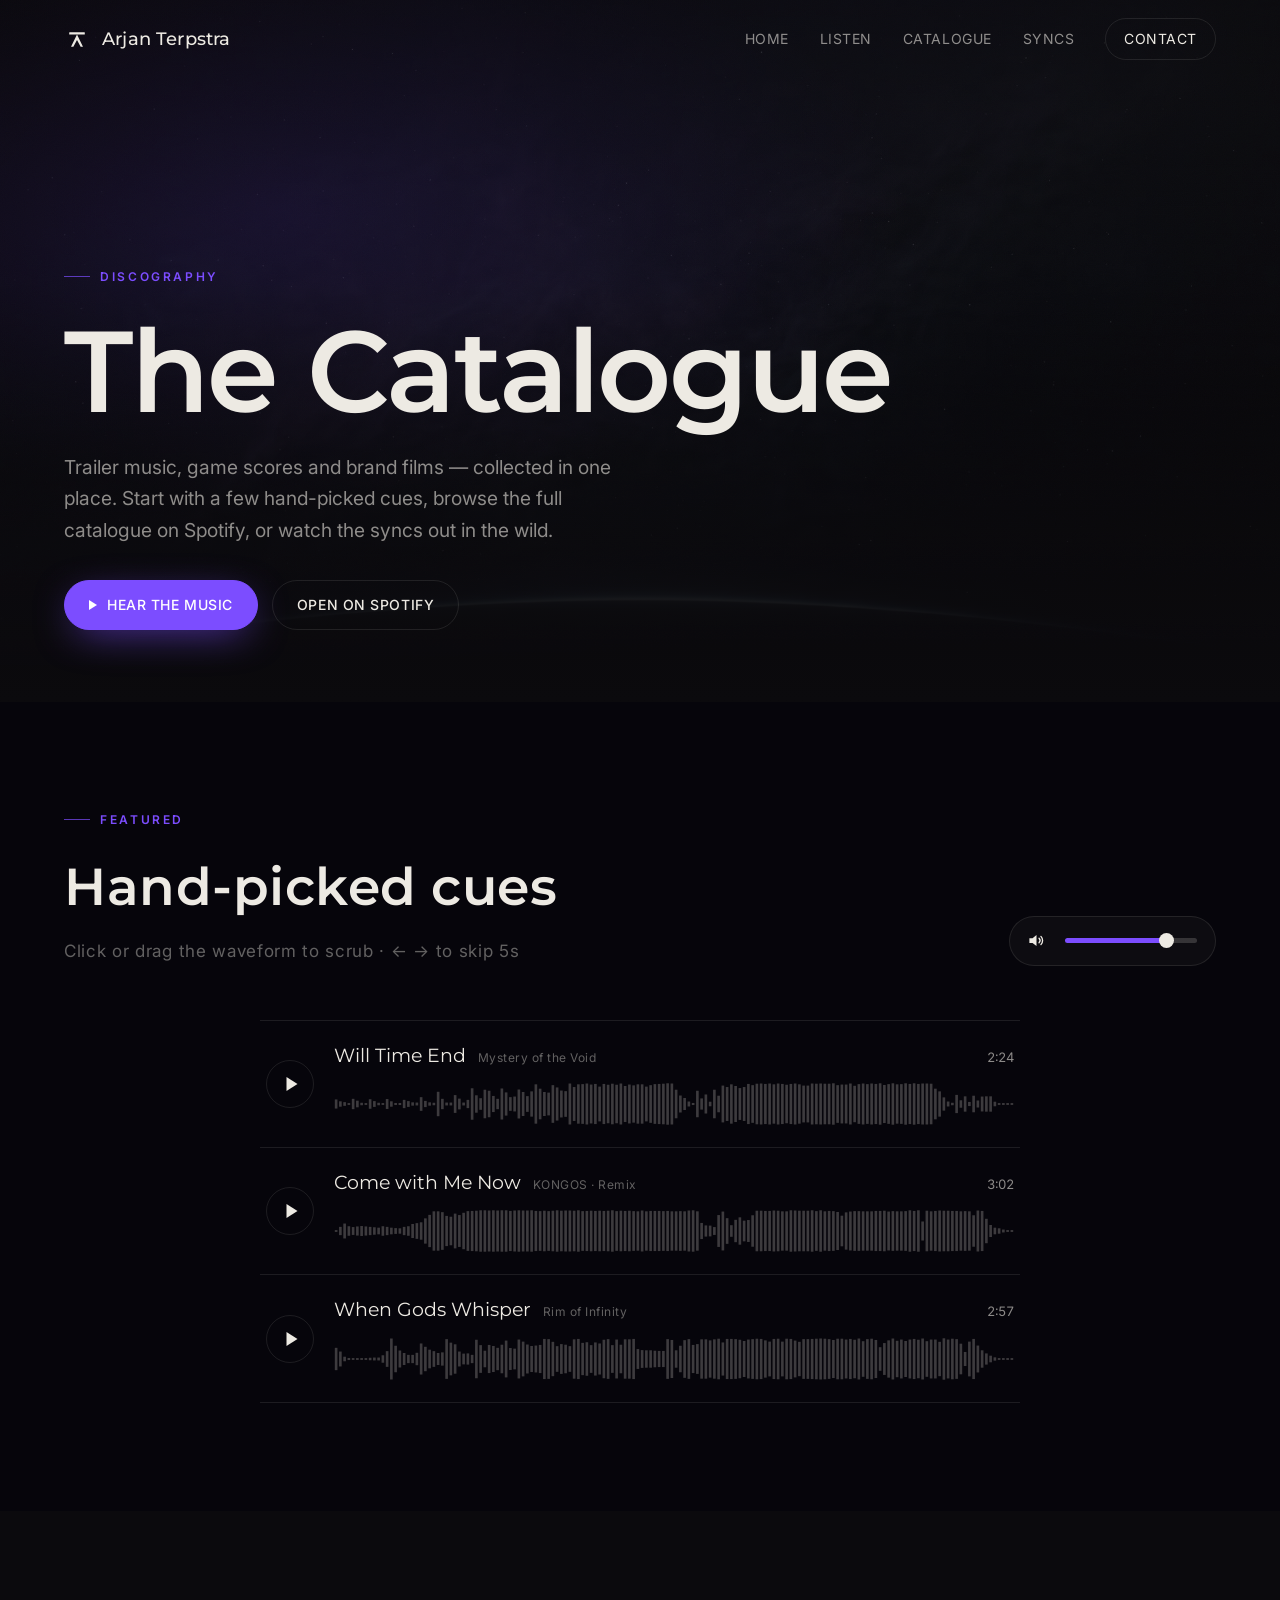
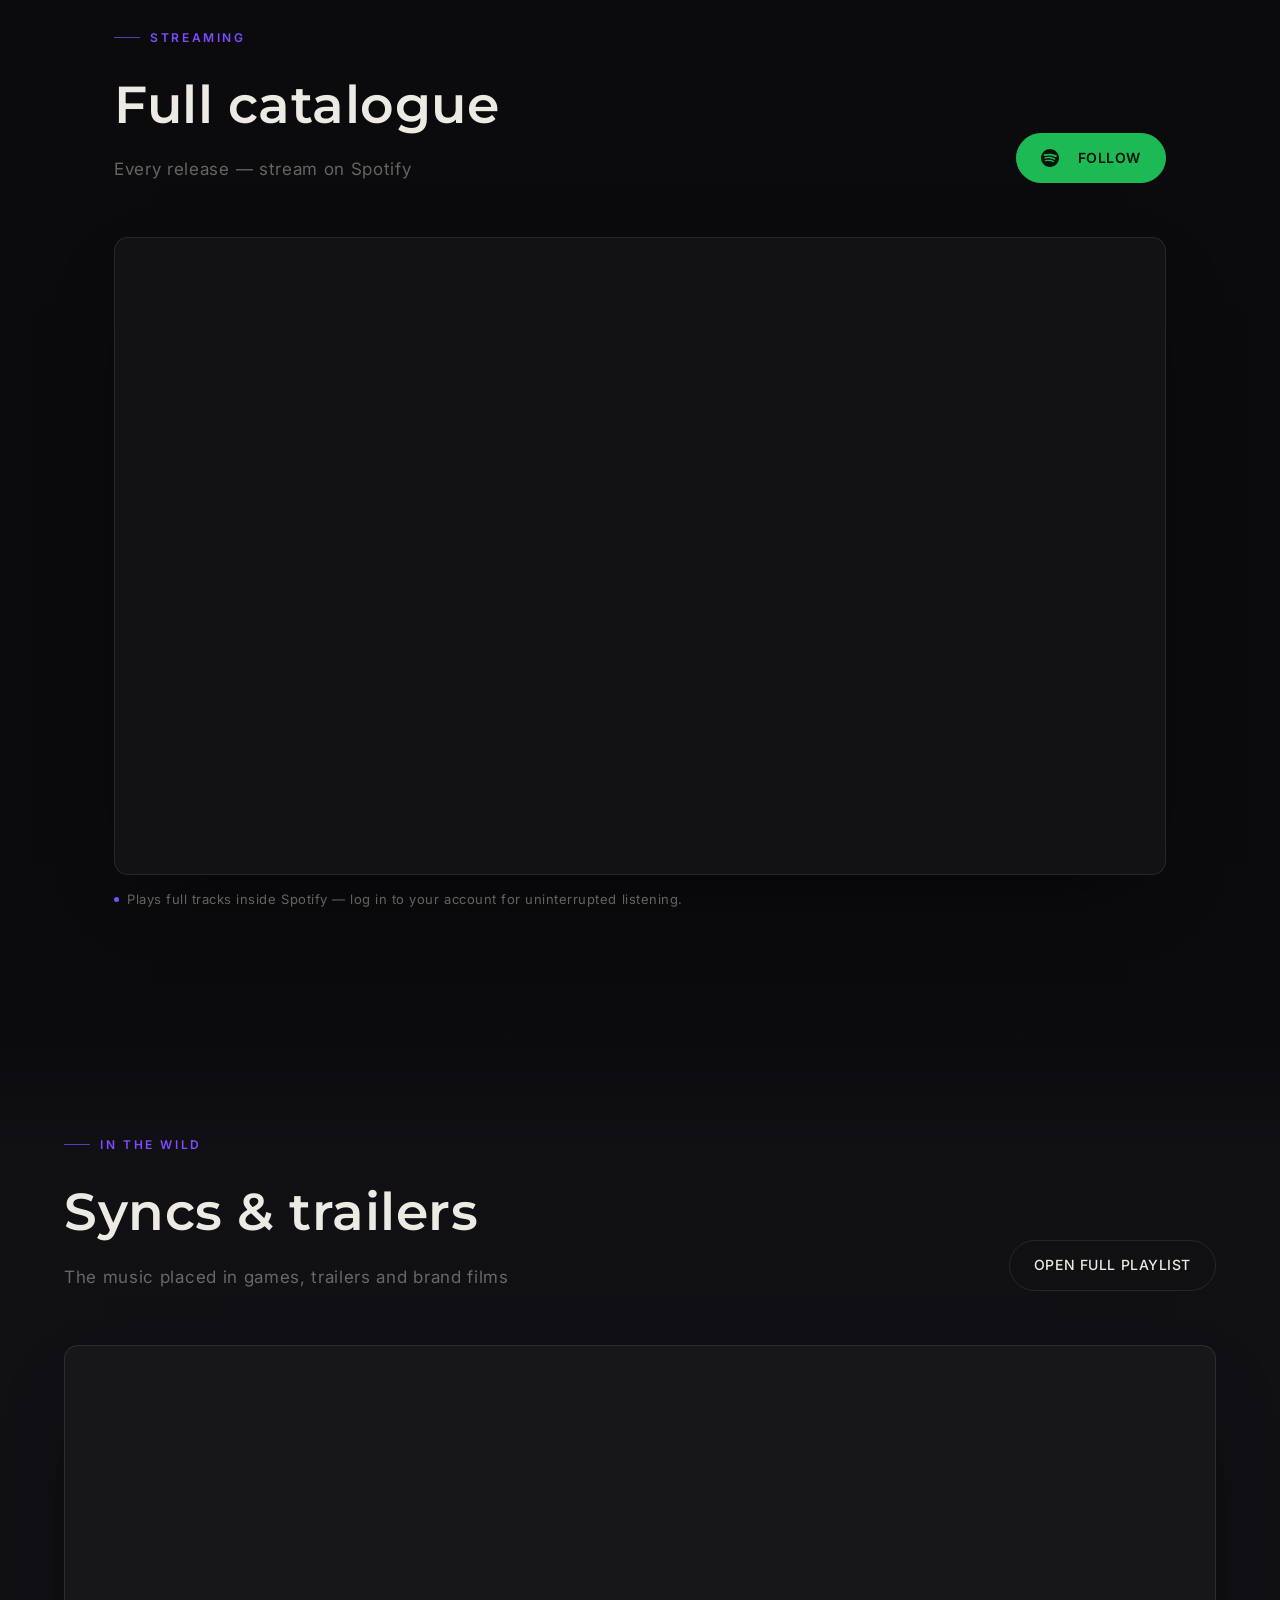
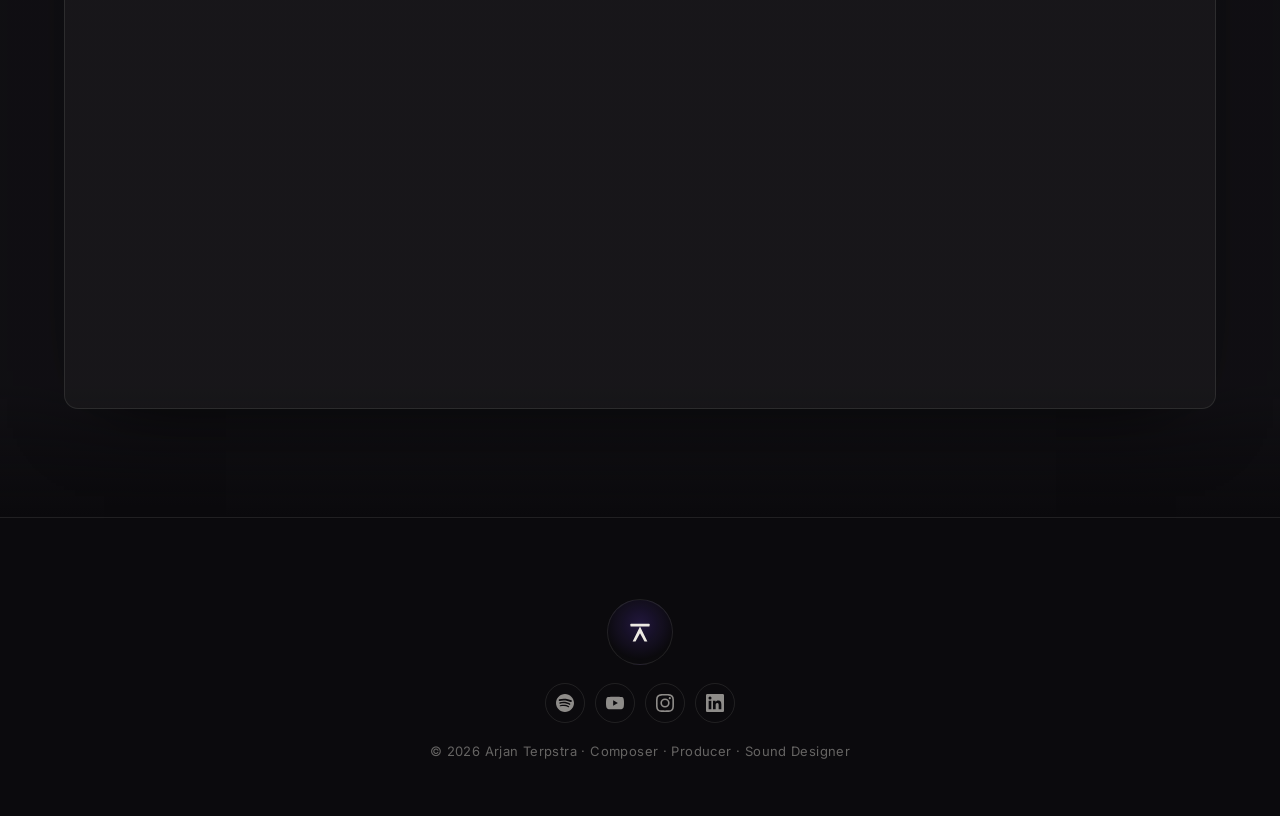
==== commit 970d3473: "Update Discography.html" ====
--- a/Discography.html
+++ b/Discography.html
@@ -19,7 +19,7 @@
   <meta property="og:title" content="Catalogue · Arjan Terpstra" />
   <meta property="og:description" content="Featured cues, the full Spotify catalogue and a playlist of trailer & game syncs." />
   <meta property="og:url" content="https://arjanterpstra.com/Discography.html" />
-  <meta property="og:image" content="https://arjanterpstra.com/assets/og-image.png" />
+  <meta property="og:image" content="https://arjanterpstra.com/assets/og-image.jpg" />
   <meta property="og:image:width" content="1200" />
   <meta property="og:image:height" content="630" />
   <meta property="og:image:alt" content="Arjan Terpstra — Composer, Producer & Sound Designer" />
@@ -28,11 +28,11 @@
   <meta name="twitter:card" content="summary_large_image" />
   <meta name="twitter:title" content="Catalogue · Arjan Terpstra" />
   <meta name="twitter:description" content="Featured cues, the full Spotify catalogue and a playlist of trailer & game syncs." />
-  <meta name="twitter:image" content="https://arjanterpstra.com/assets/og-image.png" />
+  <meta name="twitter:image" content="https://arjanterpstra.com/assets/og-image.jpg" />
 
   <link rel="preconnect" href="https://fonts.googleapis.com" />
   <link rel="preconnect" href="https://fonts.gstatic.com" crossorigin />
-  <link href="https://fonts.googleapis.com/css2?family=Montserrat:ital,wght@0,300;0,400;0,500;0,600;0,700;0,800;1,400;1,800&family=Inter:wght@400;500;600&family=Cinzel:wght@500;700&family=Oswald:wght@300;400;500;700&family=Saira+Condensed:wght@600;700&display=swap" rel="stylesheet" />
+  <link href="https://fonts.googleapis.com/css2?family=Montserrat:wght@300;400;500;600;700&family=Inter:wght@400;500;600&display=swap" rel="stylesheet" />
 
   <link rel="stylesheet" href="assets/site.css" />
 
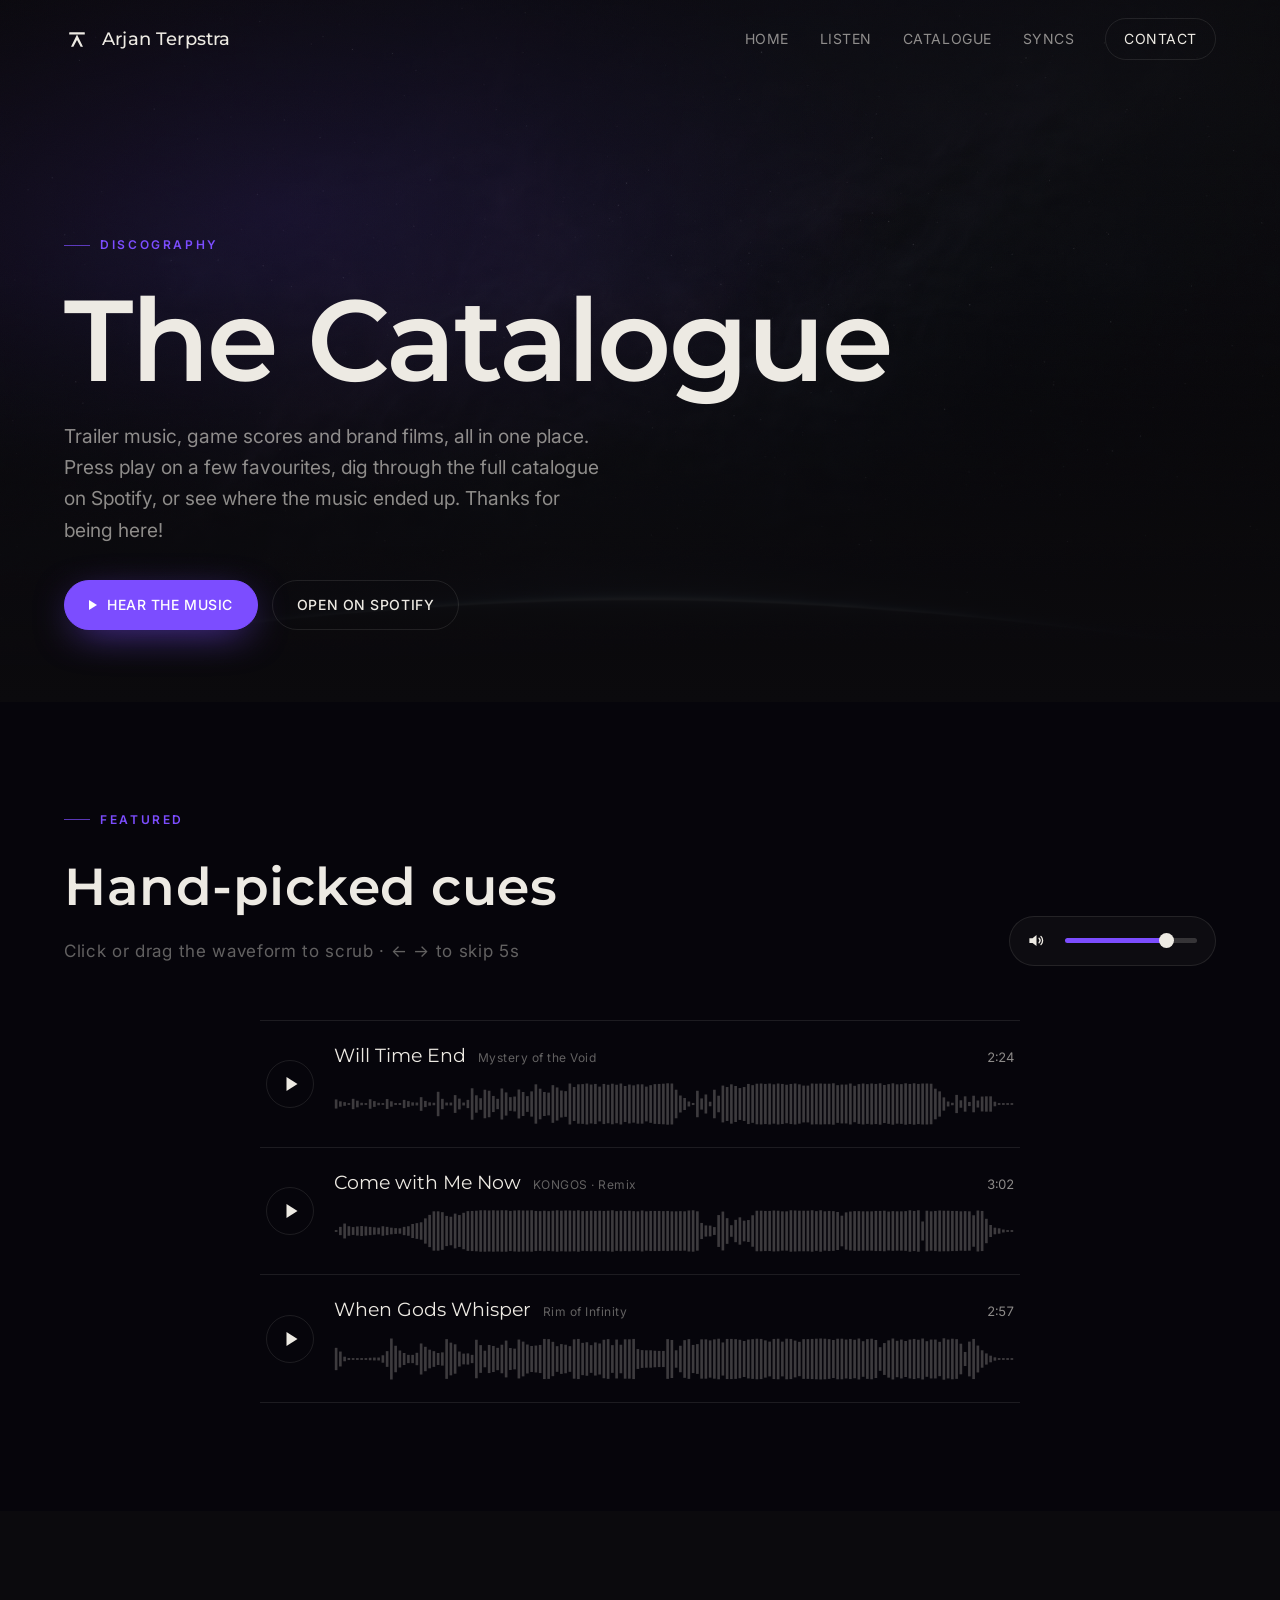
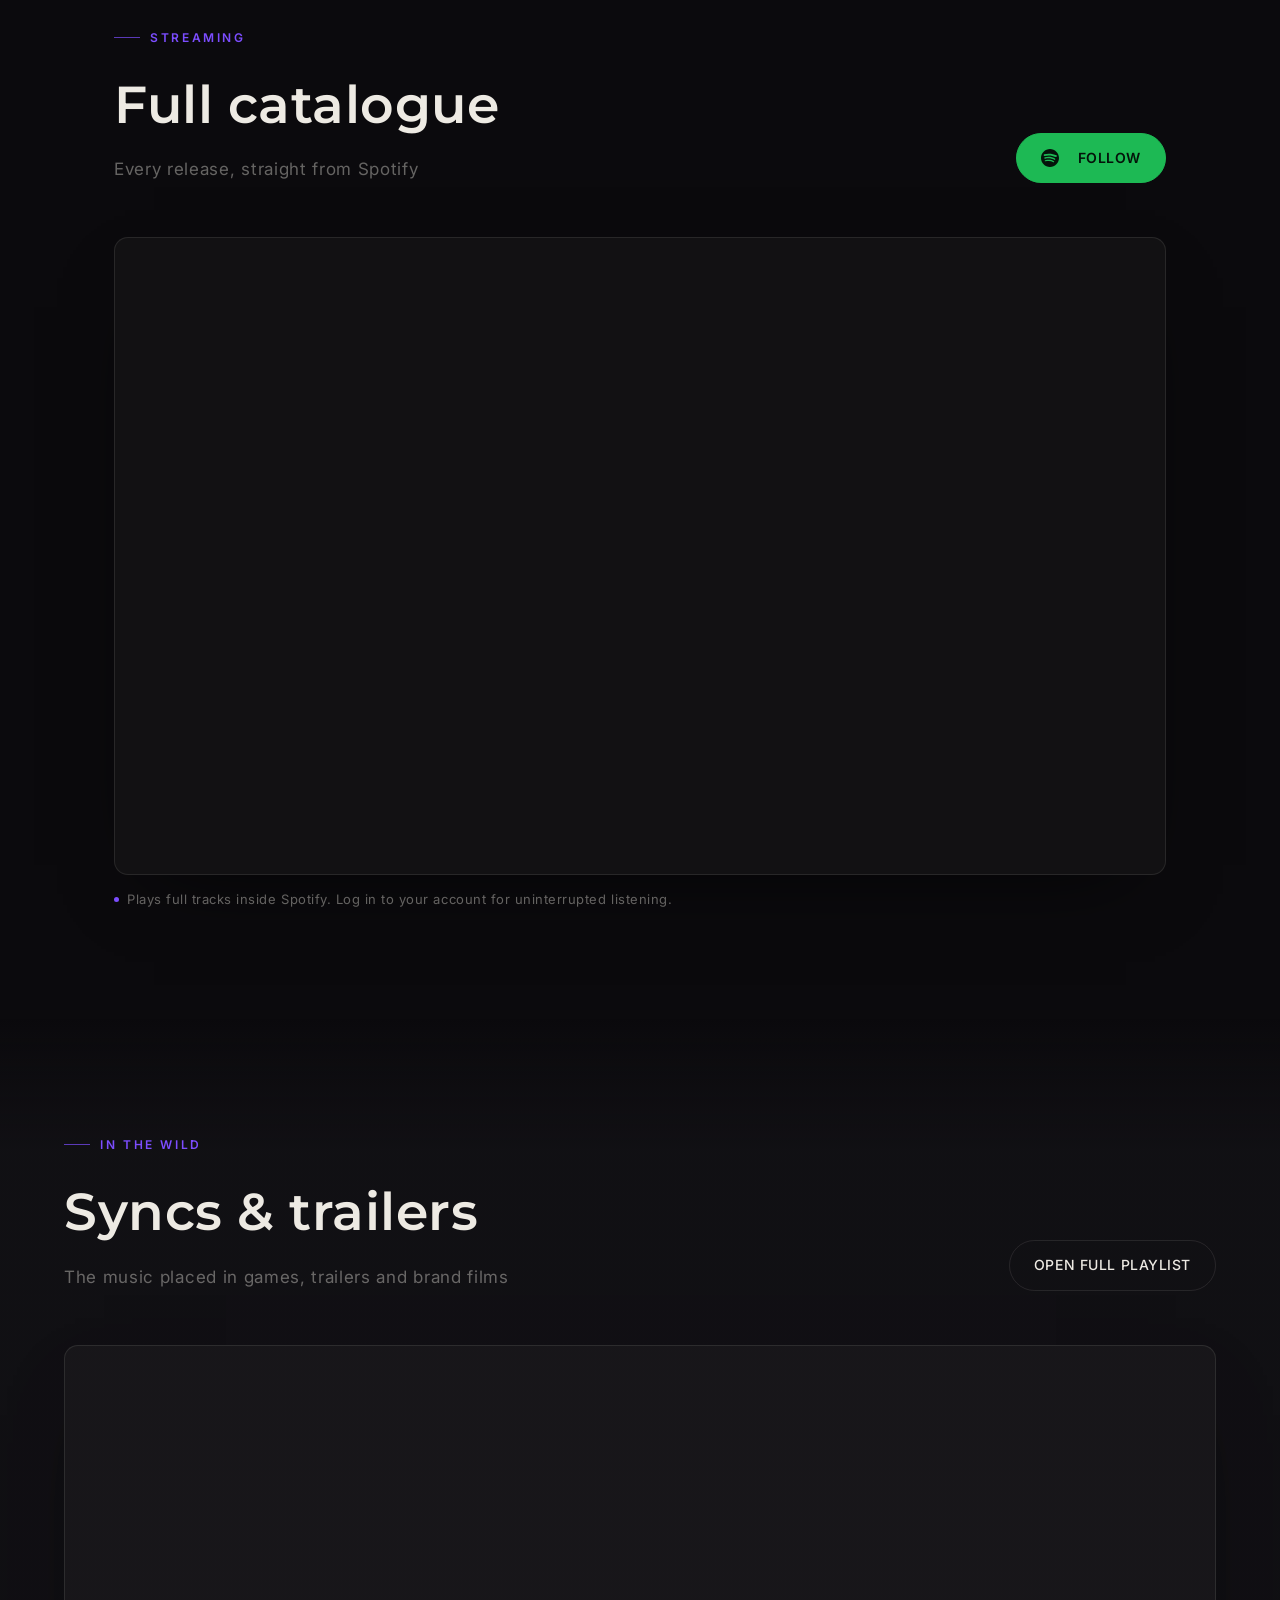
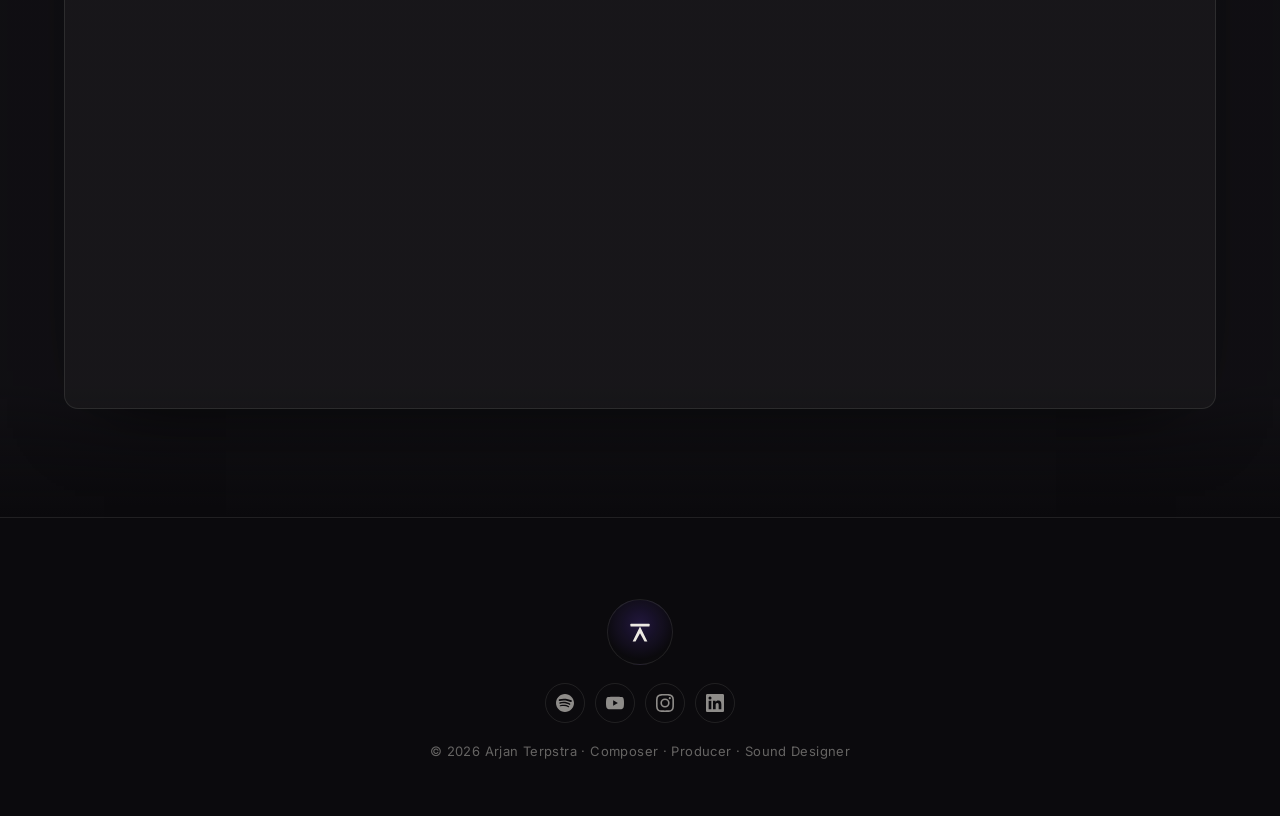
==== commit d9adc05f: "Update Discography.html" ====
--- a/Discography.html
+++ b/Discography.html
@@ -4,7 +4,7 @@
   <meta charset="UTF-8" />
   <meta name="viewport" content="width=device-width, initial-scale=1.0" />
   <title>Discography · Arjan Terpstra</title>
-  <meta name="description" content="Listen to the music of Arjan Terpstra — composer, producer and sound designer. Featured cues, the full Spotify catalogue and a playlist of trailer & game syncs." />
+  <meta name="description" content="Listen to the music of Arjan Terpstra, composer, producer and sound designer. Featured cues, the full Spotify catalogue and a playlist of trailer and game syncs." />
   <meta name="theme-color" content="#0B0A0D" />
   <meta name="robots" content="index, follow" />
   <link rel="canonical" href="https://arjanterpstra.com/Discography.html" />
@@ -22,7 +22,7 @@
   <meta property="og:image" content="https://arjanterpstra.com/assets/og-image.jpg" />
   <meta property="og:image:width" content="1200" />
   <meta property="og:image:height" content="630" />
-  <meta property="og:image:alt" content="Arjan Terpstra — Composer, Producer & Sound Designer" />
+  <meta property="og:image:alt" content="Arjan Terpstra, Composer, Producer and Sound Designer" />
 
   <!-- Twitter / X -->
   <meta name="twitter:card" content="summary_large_image" />
@@ -32,7 +32,8 @@
 
   <link rel="preconnect" href="https://fonts.googleapis.com" />
   <link rel="preconnect" href="https://fonts.gstatic.com" crossorigin />
-  <link href="https://fonts.googleapis.com/css2?family=Montserrat:wght@300;400;500;600;700&family=Inter:wght@400;500;600&display=swap" rel="stylesheet" />
+  <link rel="stylesheet" href="https://fonts.googleapis.com/css2?family=Montserrat:wght@300;400;500;600;700&family=Inter:wght@400;500;600&display=swap" media="print" onload="this.media='all'" />
+  <noscript><link rel="stylesheet" href="https://fonts.googleapis.com/css2?family=Montserrat:wght@300;400;500;600;700&family=Inter:wght@400;500;600&display=swap" /></noscript>
 
   <link rel="stylesheet" href="assets/site.css" />
 
@@ -130,11 +131,7 @@
       <div class="disc-hero__inner">
         <span class="eyebrow reveal">Discography</span>
         <h1 class="reveal">The&nbsp;Catalogue</h1>
-        <p class="disc-lead reveal">
-          Trailer music, game scores and brand films — collected in one place.
-          Start with a few hand-picked cues, browse the full catalogue on Spotify,
-          or watch the syncs out in the wild.
-        </p>
+        <p class="disc-lead reveal">Trailer music, game scores and brand films, all in one place. Press play on a few favourites, dig through the full catalogue on Spotify, or see where the music ended up. Thanks for being here!</p>
         <div class="disc-actions reveal">
           <a href="#listen" class="btn btn--primary"><span class="tri"></span> Hear the music</a>
           <a href="https://open.spotify.com/artist/2ddTRi8u8gCnG3Aphy3IDh" target="_blank" rel="noopener" class="btn btn--ghost">Open on Spotify</a>
@@ -204,7 +201,7 @@
         <div>
           <span class="eyebrow">Streaming</span>
           <h2>Full catalogue</h2>
-          <p class="section__sub">Every release — stream on Spotify</p>
+          <p class="section__sub">Every release, straight from Spotify</p>
         </div>
         <a href="https://open.spotify.com/artist/2ddTRi8u8gCnG3Aphy3IDh" target="_blank" rel="noopener" class="btn btn--spotify">
           <svg class="btn__ico" viewBox="0 0 24 24" fill="currentColor" aria-hidden="true"><path d="M12 0C5.4 0 0 5.4 0 12s5.4 12 12 12 12-5.4 12-12S18.6 0 12 0zm5.5 17.3a.75.75 0 0 1-1.03.25c-2.82-1.72-6.36-2.11-10.54-1.16a.75.75 0 1 1-.33-1.46c4.57-1.04 8.49-.59 11.65 1.34.35.22.46.68.25 1.03zm1.47-3.27a.94.94 0 0 1-1.29.31c-3.23-1.99-8.16-2.56-11.98-1.4a.94.94 0 1 1-.55-1.8c4.37-1.33 9.8-.69 13.51 1.59.44.27.58.85.31 1.3zm.13-3.4C15.73 8.26 8.7 8.03 4.96 9.17a1.12 1.12 0 1 1-.65-2.15c4.29-1.3 12.06-1.05 16.27 1.45a1.12 1.12 0 1 1-1.15 1.92z"></path></svg>
@@ -219,7 +216,7 @@
           allow="autoplay; clipboard-write; encrypted-media; fullscreen; picture-in-picture"
           allowfullscreen></iframe>
       </div>
-      <p class="disc-note reveal"><span class="dot"></span> Plays full tracks inside Spotify — log in to your account for uninterrupted listening.</p>
+      <p class="disc-note reveal"><span class="dot"></span> Plays full tracks inside Spotify. Log in to your account for uninterrupted listening.</p>
     </section>
 
     <!-- YOUTUBE SYNCS -->
@@ -235,8 +232,8 @@
       <div class="embed-card reveal">
         <div class="video-embed">
           <iframe
-            src="https://www.youtube-nocookie.com/embed/videoseries?list=PLJkgibw0HmOfI9y0zap0LcIbWuMFbRsZc"
-            title="Arjan Terpstra — syncs playlist"
+            src="https://www.youtube.com/embed/videoseries?list=PLJkgibw0HmOfI9y0zap0LcIbWuMFbRsZc"
+            title="Arjan Terpstra, syncs playlist"
             loading="lazy"
             allow="accelerometer; autoplay; clipboard-write; encrypted-media; gyroscope; picture-in-picture; web-share"
             referrerpolicy="strict-origin-when-cross-origin"
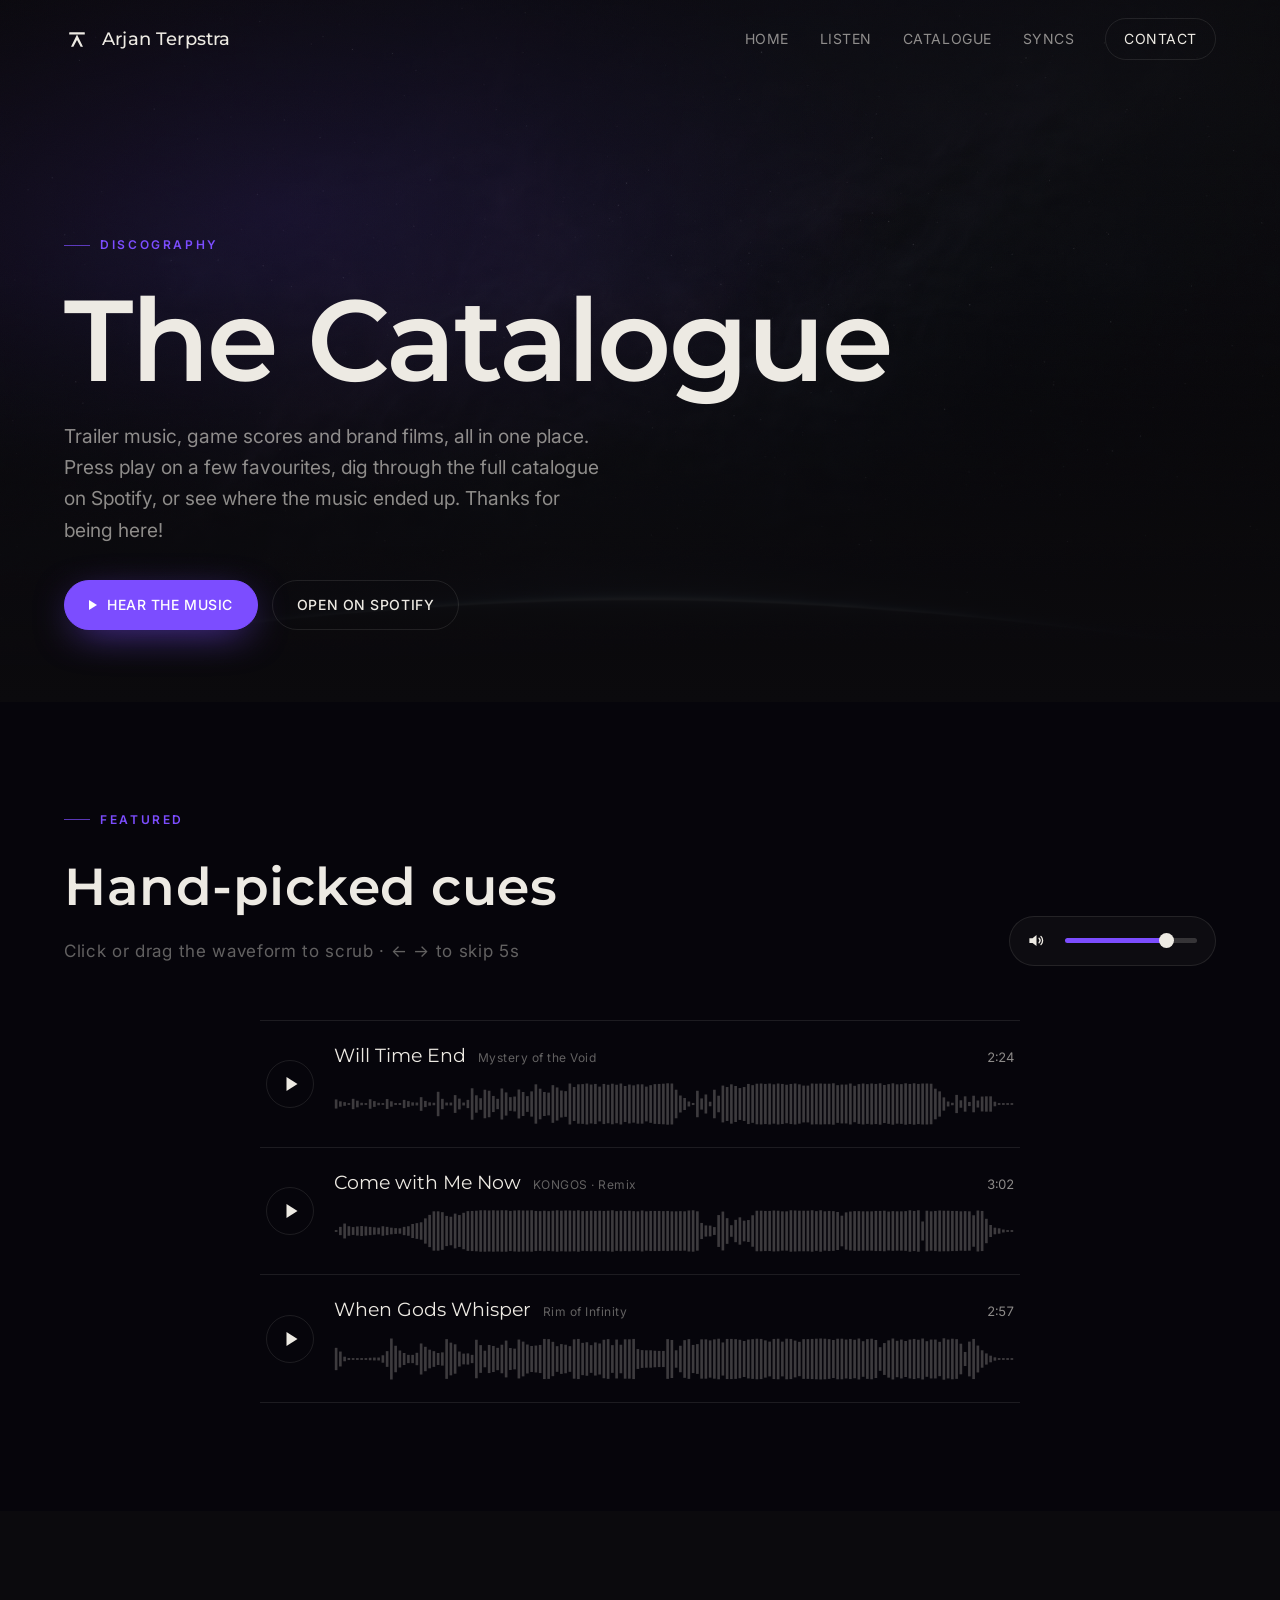
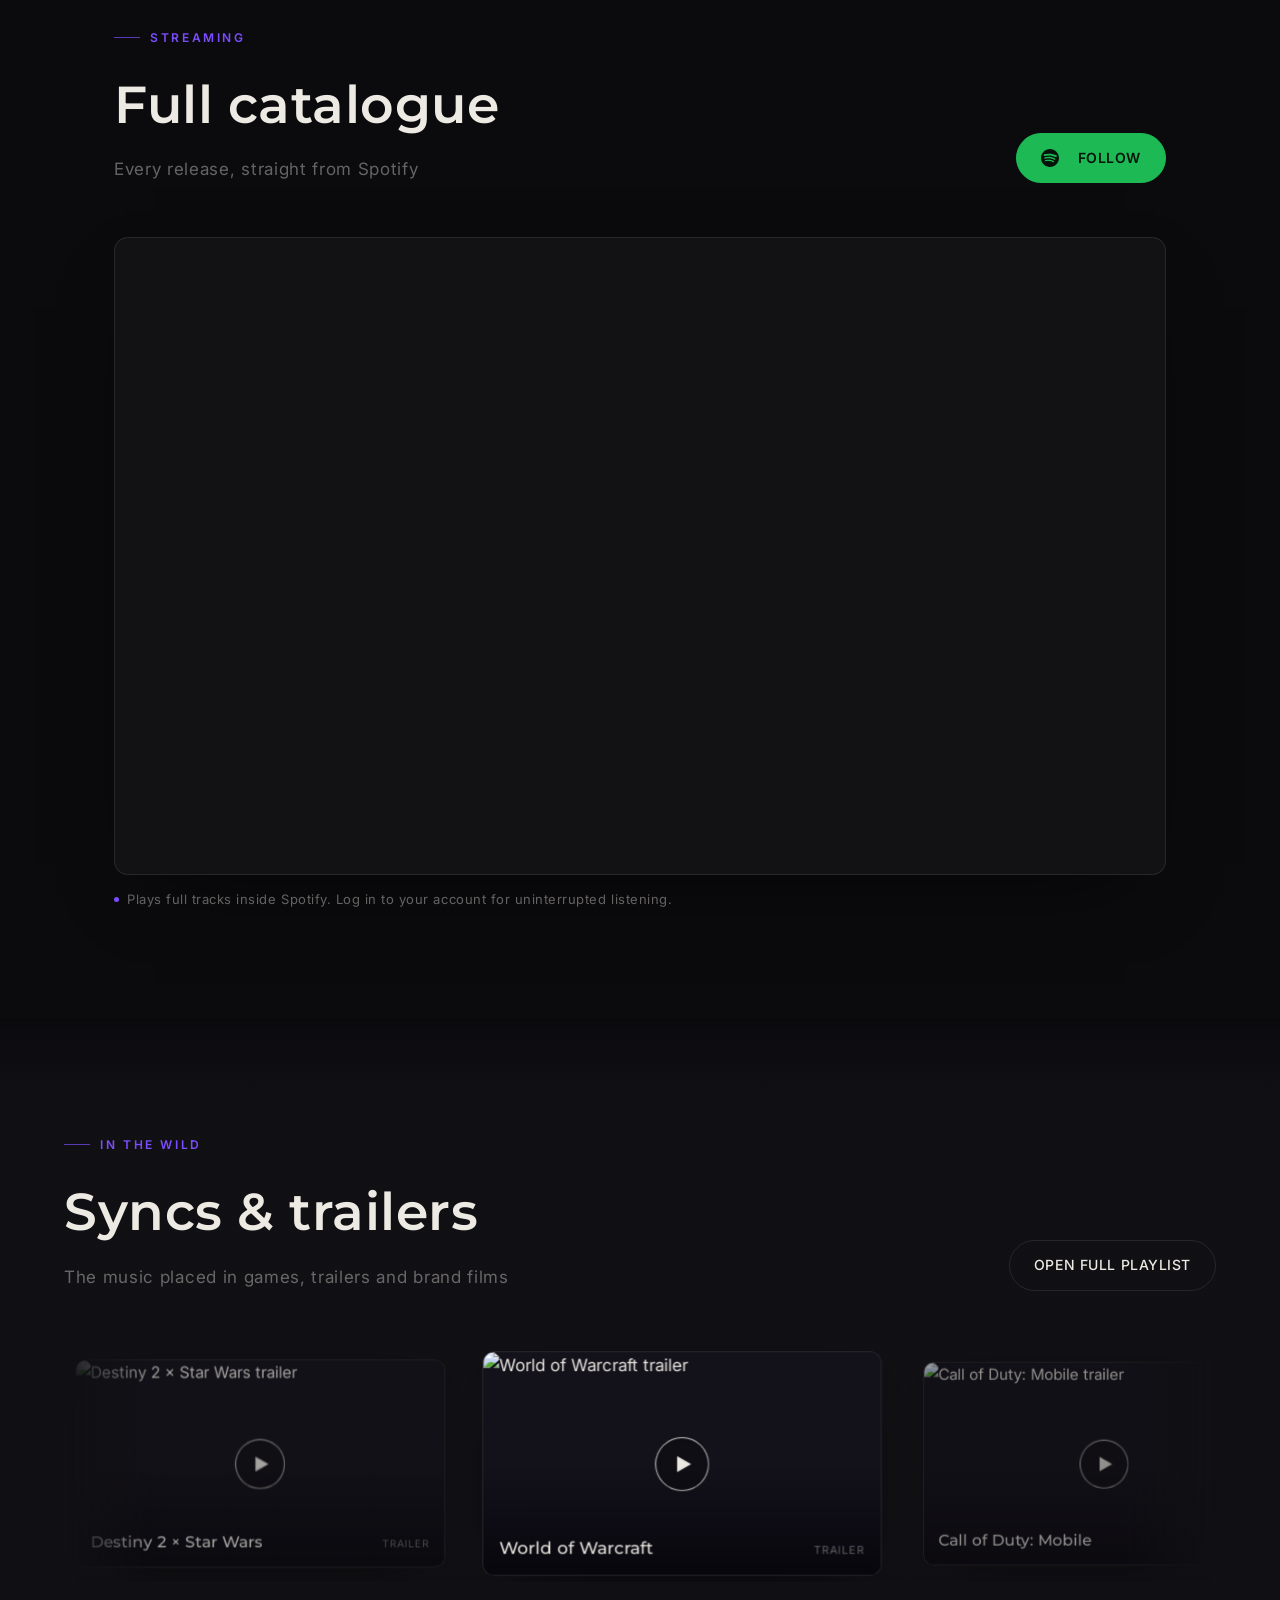
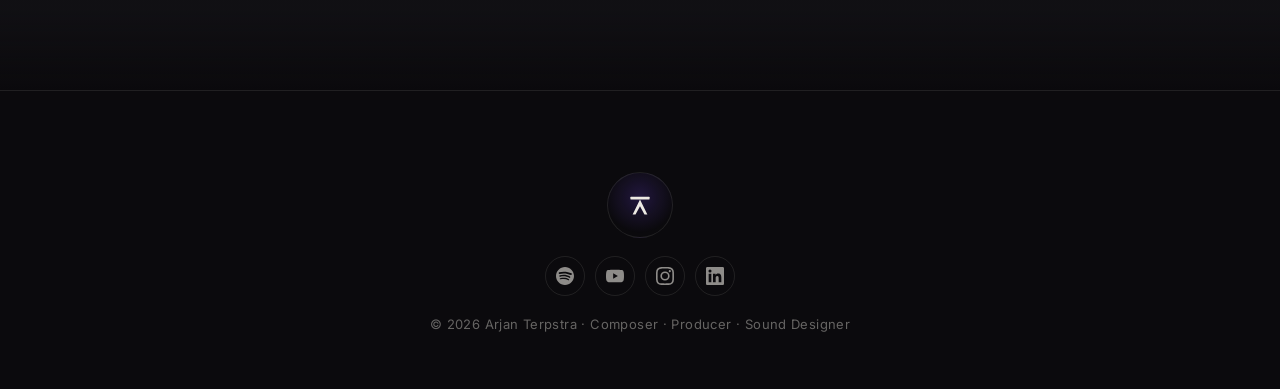
==== commit 57a42452: "Update Discography.html" ====
--- a/Discography.html
+++ b/Discography.html
@@ -94,6 +94,69 @@
 
   /* head with a side action */
   .head-row { display: flex; align-items: flex-end; justify-content: space-between; gap: 22px 48px; flex-wrap: wrap; }
+
+  /* ===== Syncs marquee (auto-scrolling reel) ===== */
+  .marquee {
+    position: relative; width: 100%;
+    padding: 6px 0;
+    overflow-x: auto; overflow-y: hidden;
+    scrollbar-width: none; -ms-overflow-style: none;
+    cursor: grab; -webkit-overflow-scrolling: touch;
+    -webkit-mask-image: linear-gradient(90deg, transparent 0, #000 8%, #000 92%, transparent 100%);
+            mask-image: linear-gradient(90deg, transparent 0, #000 8%, #000 92%, transparent 100%);
+  }
+  .marquee::-webkit-scrollbar { display: none; height: 0; }
+  .marquee.is-dragging { cursor: grabbing; }
+  .marquee.is-dragging .sync-card { pointer-events: none; }
+  .marquee__track {
+    display: flex; gap: 22px; width: max-content;
+    will-change: transform;
+  }
+
+  .sync-card {
+    flex: 0 0 auto; width: clamp(280px, 34vw, 400px);
+    display: block; padding: 0; border: 0; background: none;
+    text-align: left; cursor: pointer; color: inherit; font: inherit;
+    transform-origin: center center; transition: opacity .25s ease;
+    will-change: transform, opacity;
+  }
+  .sync-card__art {
+    position: relative; display: block; aspect-ratio: 16 / 9; overflow: hidden;
+    border-radius: 12px; border: 1px solid var(--line); background: #14121b;
+    box-shadow: 0 24px 60px -34px rgba(0,0,0,.9);
+    transition: transform .4s cubic-bezier(.2,.7,.2,1), border-color .3s ease, box-shadow .3s ease;
+  }
+  .sync-card__art img { position: absolute; inset: 0; width: 100%; height: 100%; object-fit: cover; transition: transform .6s cubic-bezier(.2,.7,.2,1), opacity .3s ease; }
+  .sync-card:hover .sync-card__art { transform: translateY(-4px); border-color: rgba(var(--accent-rgb), .55); box-shadow: 0 34px 70px -30px rgba(0,0,0,.95); }
+  .sync-card:hover .sync-card__art img { transform: scale(1.06); }
+  .sync-card__art::after { content: ""; position: absolute; inset: 0; background: linear-gradient(transparent 52%, rgba(6,5,11,.78)); }
+  .sync-card__play {
+    position: absolute; top: 50%; left: 50%; transform: translate(-50%,-50%); z-index: 2;
+    width: 54px; height: 54px; border-radius: 999px; border: 1.5px solid rgba(237,234,227,.85);
+    background: rgba(11,10,13,.32); backdrop-filter: blur(3px); -webkit-backdrop-filter: blur(3px);
+    display: grid; place-items: center; transition: border-color .3s ease, background .3s ease, box-shadow .3s ease;
+  }
+  .sync-card__play::after { content: ""; border-style: solid; border-width: 8px 0 8px 14px; border-color: transparent transparent transparent var(--paper); margin-left: 3px; }
+  .sync-card:hover .sync-card__play { border-color: var(--accent); background: rgba(var(--accent-rgb), .22); box-shadow: 0 0 26px rgba(var(--accent-rgb), .5); }
+  .sync-card__cap { position: absolute; left: 16px; right: 16px; bottom: 13px; z-index: 2; display: flex; align-items: baseline; justify-content: space-between; gap: 10px; pointer-events: none; }
+  .sync-card__cap b { font-family: var(--font-display); font-weight: 500; font-size: 17px; color: var(--paper); }
+  .sync-card__cap span { color: var(--faint); font-size: 11px; letter-spacing: .08em; text-transform: uppercase; }
+
+  /* Lightbox */
+  .yt-lightbox { position: fixed; inset: 0; z-index: 200; display: none; align-items: center; justify-content: center; padding: clamp(16px, 5vw, 64px); background: rgba(4,3,8,.86); backdrop-filter: blur(10px); -webkit-backdrop-filter: blur(10px); opacity: 0; transition: opacity .3s ease; }
+  .yt-lightbox.is-open { display: flex; opacity: 1; }
+  .yt-lightbox__frame { position: relative; width: min(1100px, 100%); aspect-ratio: 16 / 9; border-radius: 14px; overflow: hidden; box-shadow: 0 50px 120px -30px rgba(0,0,0,.9); background: #000; }
+  .yt-lightbox__frame iframe { position: absolute; inset: 0; width: 100%; height: 100%; border: 0; }
+  .yt-lightbox__close { position: absolute; top: -6px; right: -6px; transform: translate(50%, -50%); width: 44px; height: 44px; border-radius: 999px; border: 1px solid var(--line); background: rgba(11,10,13,.9); color: var(--paper); cursor: pointer; display: grid; place-items: center; z-index: 3; transition: background .25s ease, border-color .25s ease, transform .25s ease; }
+  .yt-lightbox__close:hover { background: rgba(var(--accent-rgb), .2); border-color: var(--accent); transform: translate(50%, -50%) scale(1.06); }
+  .yt-lightbox__close::before, .yt-lightbox__close::after { content: ""; position: absolute; width: 17px; height: 1.6px; background: currentColor; border-radius: 2px; }
+  .yt-lightbox__close::before { transform: rotate(45deg); }
+  .yt-lightbox__close::after { transform: rotate(-45deg); }
+  @media (max-width: 560px) { .yt-lightbox__close { top: 8px; right: 8px; transform: none; } .yt-lightbox__close:hover { transform: scale(1.06); } }
+
+  @media (prefers-reduced-motion: reduce) {
+    .sync-card { scroll-snap-align: start; }
+  }
 
   @media (max-width: 620px) {
     .spotify-embed iframe { height: 520px; }
@@ -229,15 +292,78 @@
         </div>
         <a href="https://youtube.com/playlist?list=PLJkgibw0HmOfI9y0zap0LcIbWuMFbRsZc" target="_blank" rel="noopener" class="btn btn--ghost">Open full playlist</a>
       </div>
-      <div class="embed-card reveal">
-        <div class="video-embed">
-          <iframe
-            src="https://www.youtube.com/embed/videoseries?list=PLJkgibw0HmOfI9y0zap0LcIbWuMFbRsZc"
-            title="Arjan Terpstra, syncs playlist"
-            loading="lazy"
-            allow="accelerometer; autoplay; clipboard-write; encrypted-media; gyroscope; picture-in-picture; web-share"
-            referrerpolicy="strict-origin-when-cross-origin"
-            allowfullscreen></iframe>
+      <div class="marquee reveal" id="syncMarquee" aria-label="Trailer reel, hover to pause">
+        <div class="marquee__track" id="syncTrack">
+          <button class="sync-card" type="button" data-yt="RV4qakZgCHY" data-title="Destiny 2 × Star Wars">
+            <span class="sync-card__art">
+              <img src="https://i.ytimg.com/vi/RV4qakZgCHY/maxresdefault.jpg" onerror="this.onerror=null;this.src='https://i.ytimg.com/vi/RV4qakZgCHY/hqdefault.jpg'" alt="Destiny 2 × Star Wars trailer" loading="lazy" />
+              <span class="sync-card__play"></span>
+              <span class="sync-card__cap"><b>Destiny 2 × Star Wars</b><span>Trailer</span></span>
+            </span>
+          </button>
+          <button class="sync-card" type="button" data-yt="2BAG-G-qz_Y" data-title="World of Warcraft">
+            <span class="sync-card__art">
+              <img src="https://i.ytimg.com/vi/2BAG-G-qz_Y/maxresdefault.jpg" onerror="this.onerror=null;this.src='https://i.ytimg.com/vi/2BAG-G-qz_Y/hqdefault.jpg'" alt="World of Warcraft trailer" loading="lazy" />
+              <span class="sync-card__play"></span>
+              <span class="sync-card__cap"><b>World of Warcraft</b><span>Trailer</span></span>
+            </span>
+          </button>
+          <button class="sync-card" type="button" data-yt="NQa7CAuCL6I" data-title="Call of Duty: Mobile">
+            <span class="sync-card__art">
+              <img src="https://i.ytimg.com/vi/NQa7CAuCL6I/maxresdefault.jpg" onerror="this.onerror=null;this.src='https://i.ytimg.com/vi/NQa7CAuCL6I/hqdefault.jpg'" alt="Call of Duty: Mobile trailer" loading="lazy" />
+              <span class="sync-card__play"></span>
+              <span class="sync-card__cap"><b>Call of Duty: Mobile</b><span>Trailer</span></span>
+            </span>
+          </button>
+          <button class="sync-card" type="button" data-yt="PfmUdCsr1nw" data-title="Hearthstone">
+            <span class="sync-card__art">
+              <img src="https://i.ytimg.com/vi/PfmUdCsr1nw/maxresdefault.jpg" onerror="this.onerror=null;this.src='https://i.ytimg.com/vi/PfmUdCsr1nw/hqdefault.jpg'" alt="Hearthstone trailer" loading="lazy" />
+              <span class="sync-card__play"></span>
+              <span class="sync-card__cap"><b>Hearthstone</b><span>Trailer</span></span>
+            </span>
+          </button>
+          <button class="sync-card" type="button" data-yt="HjsUHPBz_64" data-title="The Expanse">
+            <span class="sync-card__art">
+              <img src="https://i.ytimg.com/vi/HjsUHPBz_64/maxresdefault.jpg" onerror="this.onerror=null;this.src='https://i.ytimg.com/vi/HjsUHPBz_64/hqdefault.jpg'" alt="The Expanse trailer" loading="lazy" />
+              <span class="sync-card__play"></span>
+              <span class="sync-card__cap"><b>The Expanse</b><span>Trailer</span></span>
+            </span>
+          </button>
+          <button class="sync-card" type="button" data-yt="TMXBjz2FHpc" data-title="BMW">
+            <span class="sync-card__art">
+              <img src="https://i.ytimg.com/vi/TMXBjz2FHpc/maxresdefault.jpg" onerror="this.onerror=null;this.src='https://i.ytimg.com/vi/TMXBjz2FHpc/hqdefault.jpg'" alt="BMW trailer" loading="lazy" />
+              <span class="sync-card__play"></span>
+              <span class="sync-card__cap"><b>BMW</b><span>Trailer</span></span>
+            </span>
+          </button>
+          <button class="sync-card" type="button" data-yt="EGopmzPQ2Vw" data-title="Sync">
+            <span class="sync-card__art">
+              <img src="https://i.ytimg.com/vi/EGopmzPQ2Vw/maxresdefault.jpg" onerror="this.onerror=null;this.src='https://i.ytimg.com/vi/EGopmzPQ2Vw/hqdefault.jpg'" alt="Sync video" loading="lazy" />
+              <span class="sync-card__play"></span>
+              <span class="sync-card__cap"><b>Sync</b><span>Trailer</span></span>
+            </span>
+          </button>
+          <button class="sync-card" type="button" data-yt="dT36HGP5V0Q" data-title="Sync">
+            <span class="sync-card__art">
+              <img src="https://i.ytimg.com/vi/dT36HGP5V0Q/maxresdefault.jpg" onerror="this.onerror=null;this.src='https://i.ytimg.com/vi/dT36HGP5V0Q/hqdefault.jpg'" alt="Sync video" loading="lazy" />
+              <span class="sync-card__play"></span>
+              <span class="sync-card__cap"><b>Sync</b><span>Trailer</span></span>
+            </span>
+          </button>
+          <button class="sync-card" type="button" data-yt="WsuMB4XQlq4" data-title="Sync">
+            <span class="sync-card__art">
+              <img src="https://i.ytimg.com/vi/WsuMB4XQlq4/maxresdefault.jpg" onerror="this.onerror=null;this.src='https://i.ytimg.com/vi/WsuMB4XQlq4/hqdefault.jpg'" alt="Sync video" loading="lazy" />
+              <span class="sync-card__play"></span>
+              <span class="sync-card__cap"><b>Sync</b><span>Trailer</span></span>
+            </span>
+          </button>
+          <button class="sync-card" type="button" data-yt="uLCFsQsx404" data-title="Sync">
+            <span class="sync-card__art">
+              <img src="https://i.ytimg.com/vi/uLCFsQsx404/maxresdefault.jpg" onerror="this.onerror=null;this.src='https://i.ytimg.com/vi/uLCFsQsx404/hqdefault.jpg'" alt="Sync video" loading="lazy" />
+              <span class="sync-card__play"></span>
+              <span class="sync-card__cap"><b>Sync</b><span>Trailer</span></span>
+            </span>
+          </button>
         </div>
       </div>
     </section>
@@ -258,6 +384,159 @@
   </footer>
 
   <audio id="trackPlayer" preload="metadata"></audio>
+
+  <div class="yt-lightbox" id="ytLightbox" aria-hidden="true" role="dialog" aria-modal="true" aria-label="Video player">
+    <div class="yt-lightbox__frame">
+      <button class="yt-lightbox__close" id="ytClose" type="button" aria-label="Close video"></button>
+      <div id="ytMount"></div>
+    </div>
+  </div>
+
+  <script>
+  (function () {
+    var track = document.getElementById('syncTrack');
+    var marquee = document.getElementById('syncMarquee');
+    var movedDuringDrag = false;
+    if (track && marquee) {
+      // Duplicate the cards once so the loop is seamless
+      var originals = Array.prototype.slice.call(track.children);
+      originals.forEach(function (node) {
+        var clone = node.cloneNode(true);
+        clone.setAttribute('aria-hidden', 'true');
+        clone.tabIndex = -1;
+        track.appendChild(clone);
+      });
+
+      var half = function () { return track.scrollWidth / 2; };
+      // Keep scrollLeft within the first copy so the loop never hits an edge
+      var wrap = function () {
+        var h = half();
+        if (marquee.scrollLeft >= h) marquee.scrollLeft -= h;
+        else if (marquee.scrollLeft <= 0) marquee.scrollLeft += h;
+      };
+      marquee.scrollLeft = 1;
+
+      var cards = Array.prototype.slice.call(track.querySelectorAll('.sync-card'));
+      var reduce = window.matchMedia('(prefers-reduced-motion: reduce)').matches;
+
+      var SPEED = 0.04;            // px per ms — gentle steady drift
+      var paused = false;
+      var inView = true;
+      var last = null;
+
+      // Cinematic focal depth: cards nearest the centre stand taller & brighter,
+      // the edges recede. Uses layout offsets (transform-independent → no jitter).
+      var focal = function () {
+        var mid = marquee.clientWidth / 2;
+        var reach = mid + 80;
+        var sl = marquee.scrollLeft;
+        for (var i = 0; i < cards.length; i++) {
+          var c = cards[i];
+          if (c.matches(':hover')) { c.style.transform = 'scale(1)'; c.style.opacity = '1'; continue; }
+          var center = c.offsetLeft + c.offsetWidth / 2 - sl;
+          var d = Math.min(1, Math.abs(center - mid) / reach);
+          var ease = d * d * (3 - 2 * d); // smoothstep
+          c.style.transform = 'scale(' + (1 - 0.12 * ease).toFixed(4) + ')';
+          c.style.opacity = (1 - 0.52 * ease).toFixed(3);
+        }
+      };
+
+      var step = function (t) {
+        if (last == null) last = t;
+        var dt = Math.min(t - last, 48); last = t; // clamp: a stalled frame can't cause a jump
+        if (!paused && !reduce && inView) { marquee.scrollLeft += SPEED * dt; wrap(); }
+        if (!reduce) focal();
+        requestAnimationFrame(step);
+      };
+      requestAnimationFrame(step);
+
+      // Only drift while the reel is actually on screen (and never play catch-up)
+      if ('IntersectionObserver' in window) {
+        new IntersectionObserver(function (es) {
+          inView = es[0].isIntersecting;
+          if (inView) last = null;
+        }, { threshold: 0.04 }).observe(marquee);
+      }
+
+      // Pause on hover / touch / focus
+      marquee.addEventListener('mouseenter', function () { paused = true; });
+      marquee.addEventListener('mouseleave', function () { if (!down) paused = false; });
+      marquee.addEventListener('focusin', function () { paused = true; });
+      marquee.addEventListener('focusout', function () { paused = false; });
+
+      // Native wheel / trackpad horizontal scroll just works (overflow-x:auto);
+      // translate vertical wheel into horizontal so a mouse wheel scrolls the reel too
+      marquee.addEventListener('wheel', function (e) {
+        if (Math.abs(e.deltaY) > Math.abs(e.deltaX)) {
+          marquee.scrollLeft += e.deltaY; wrap(); e.preventDefault();
+        }
+      }, { passive: false });
+      marquee.addEventListener('scroll', wrap, { passive: true });
+
+      // Drag to scroll (pointer events cover mouse + touch + pen).
+      // Capture is delayed until an actual drag begins, so a plain click on a
+      // card still fires normally and opens the lightbox.
+      var down = false, startX = 0, startScroll = 0, captured = false, pid = null;
+      marquee.addEventListener('pointerdown', function (e) {
+        if (e.button != null && e.button !== 0) return; // primary button / touch only
+        down = true; movedDuringDrag = false; captured = false; pid = e.pointerId;
+        paused = true;
+        startX = e.clientX; startScroll = marquee.scrollLeft;
+      });
+      marquee.addEventListener('pointermove', function (e) {
+        if (!down) return;
+        var dx = e.clientX - startX;
+        if (!movedDuringDrag && Math.abs(dx) > 5) {
+          movedDuringDrag = true;
+          marquee.classList.add('is-dragging');
+          try { marquee.setPointerCapture && marquee.setPointerCapture(pid); captured = true; } catch (err) {}
+        }
+        if (movedDuringDrag) { marquee.scrollLeft = startScroll - dx; wrap(); }
+      });
+      var release = function () {
+        if (!down) return;
+        down = false;
+        marquee.classList.remove('is-dragging');
+        if (captured) { try { marquee.releasePointerCapture(pid); } catch (err) {} captured = false; }
+        paused = marquee.matches(':hover');
+      };
+      marquee.addEventListener('pointerup', release);
+      marquee.addEventListener('pointercancel', release);
+    }
+
+    // Lightbox
+    var lb = document.getElementById('ytLightbox');
+    var mount = document.getElementById('ytMount');
+    var closeBtn = document.getElementById('ytClose');
+    var open = function (id, title) {
+      mount.innerHTML = '';
+      var ifr = document.createElement('iframe');
+      ifr.setAttribute('allow', 'autoplay; encrypted-media; picture-in-picture; fullscreen');
+      ifr.setAttribute('allowfullscreen', '');
+      ifr.setAttribute('referrerpolicy', 'strict-origin-when-cross-origin');
+      ifr.title = title || 'Trailer';
+      ifr.src = 'https://www.youtube.com/embed/' + id + '?autoplay=1&rel=0&modestbranding=1&playsinline=1';
+      mount.appendChild(ifr);
+      lb.classList.add('is-open'); lb.setAttribute('aria-hidden', 'false');
+      document.body.style.overflow = 'hidden';
+    };
+    var close = function () {
+      lb.classList.remove('is-open'); lb.setAttribute('aria-hidden', 'true');
+      mount.innerHTML = '';
+      document.body.style.overflow = '';
+    };
+    document.addEventListener('click', function (e) {
+      var card = e.target.closest && e.target.closest('.sync-card');
+      if (card) {
+        if (movedDuringDrag) { movedDuringDrag = false; return; } // ignore click that ends a drag
+        open(card.getAttribute('data-yt'), card.getAttribute('data-title')); return;
+      }
+      if (e.target === lb) close();
+    });
+    if (closeBtn) closeBtn.addEventListener('click', close);
+    document.addEventListener('keydown', function (e) { if (e.key === 'Escape' && lb.classList.contains('is-open')) close(); });
+  })();
+  </script>
 
   <script src="assets/player.js"></script>
 
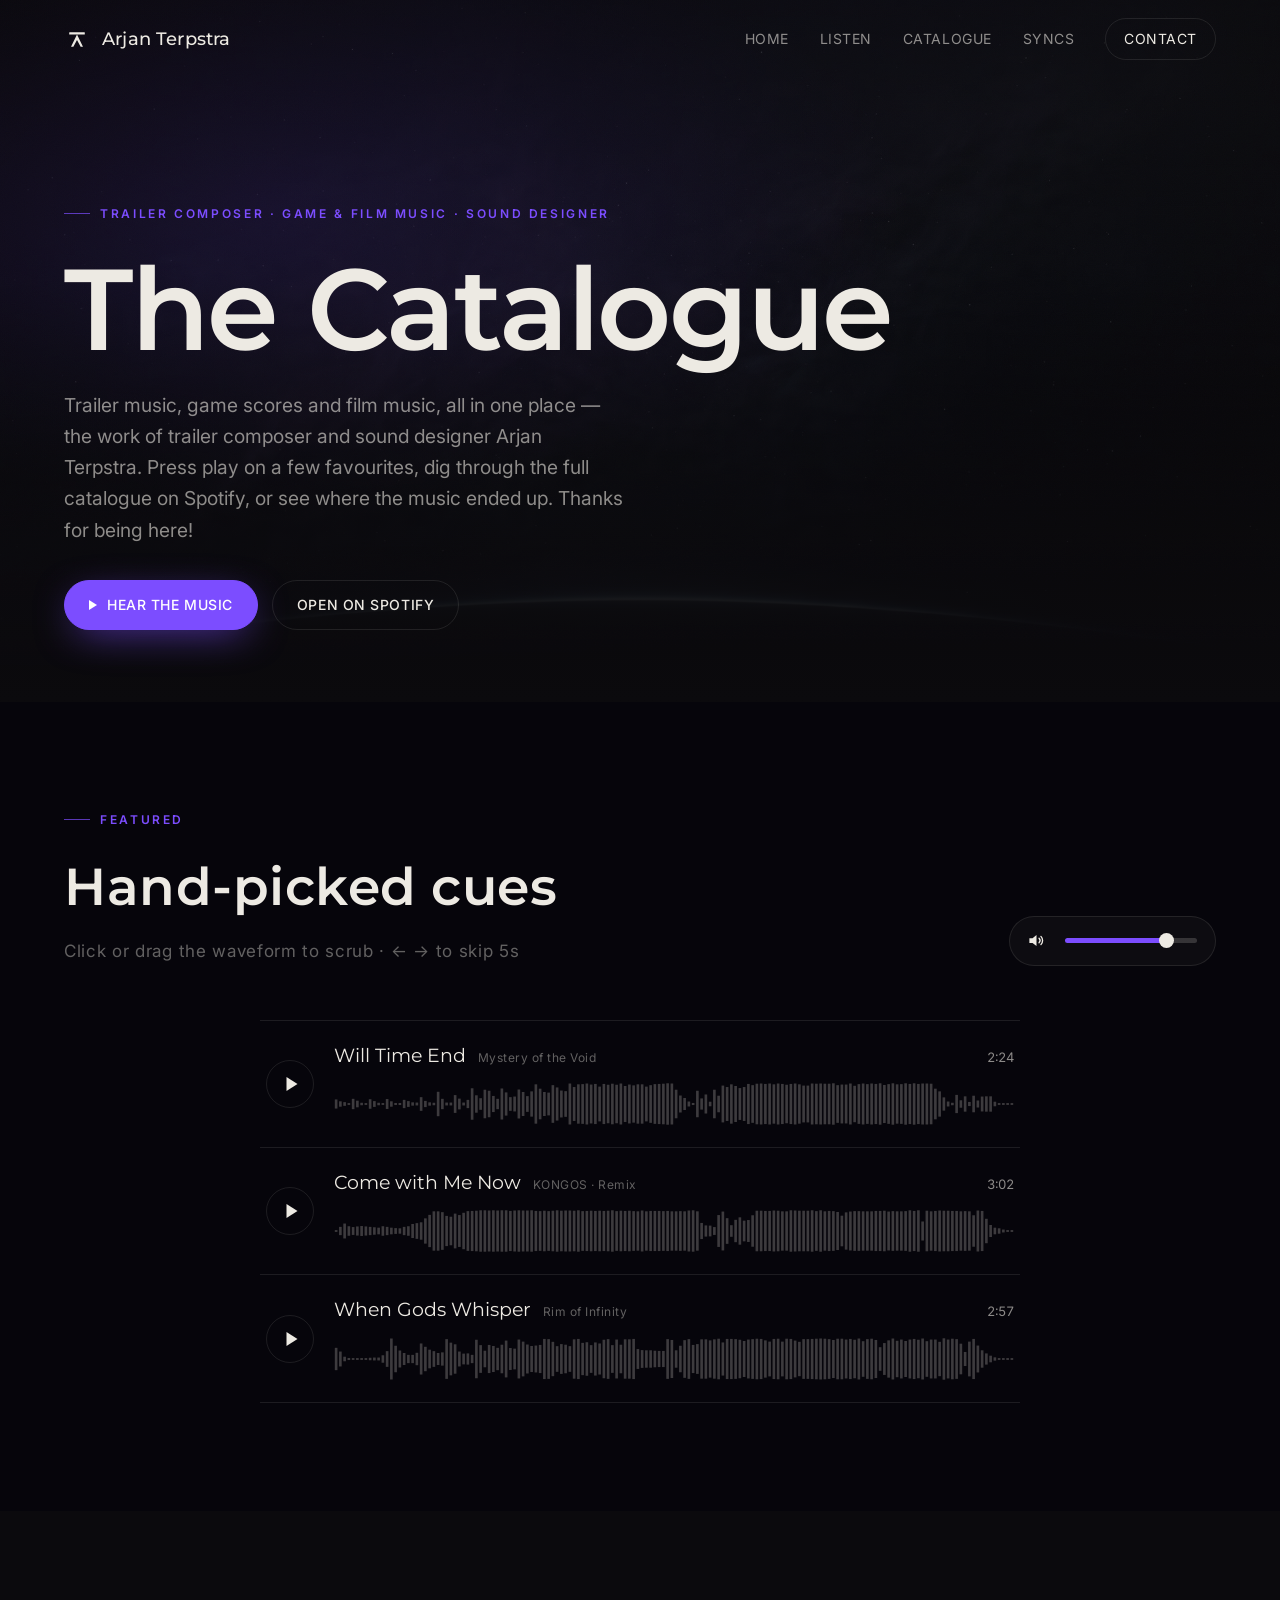
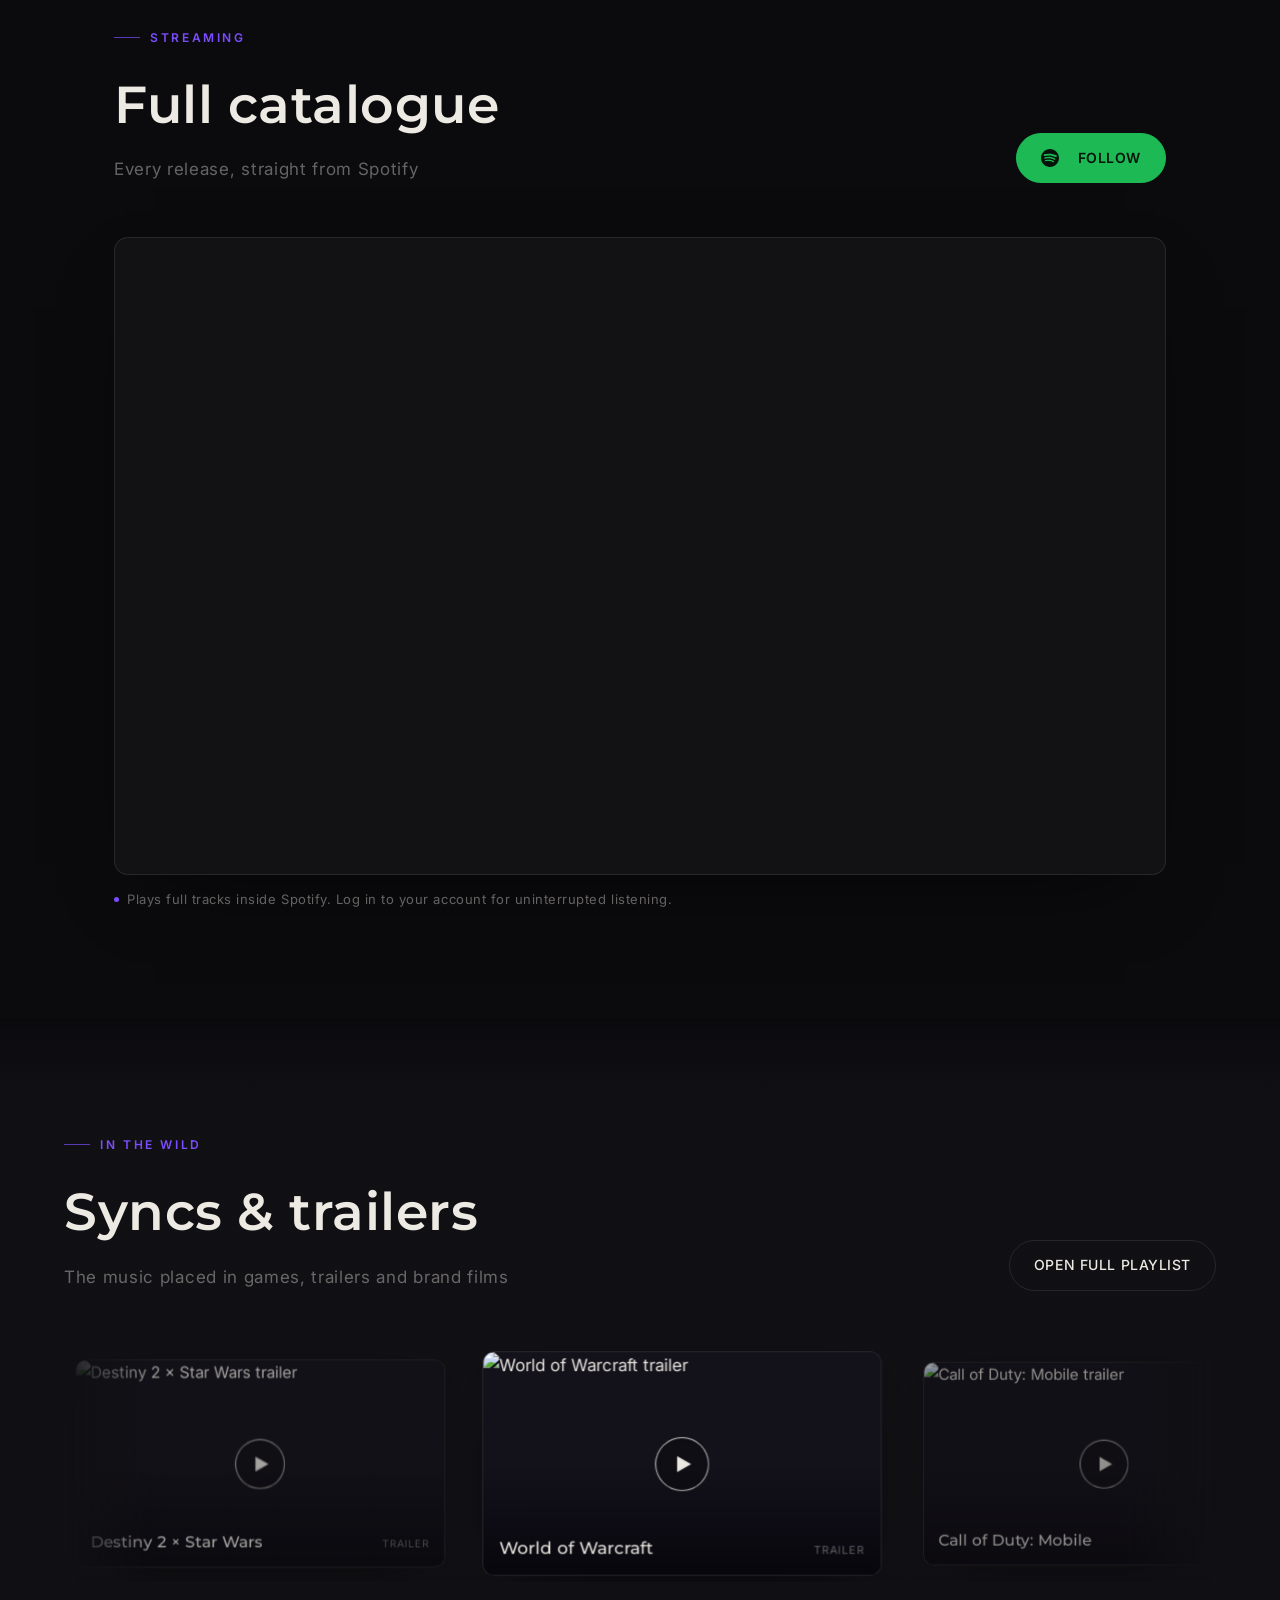
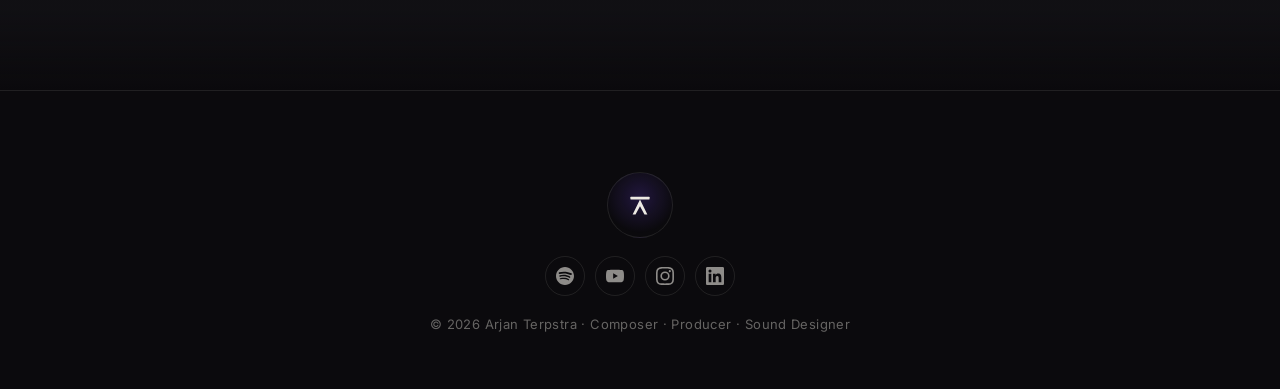
==== commit c6300422: "Update Discography.html" ====
--- a/Discography.html
+++ b/Discography.html
@@ -3,10 +3,13 @@
 <head>
   <meta charset="UTF-8" />
   <meta name="viewport" content="width=device-width, initial-scale=1.0" />
-  <title>Discography · Arjan Terpstra</title>
-  <meta name="description" content="Listen to the music of Arjan Terpstra, composer, producer and sound designer. Featured cues, the full Spotify catalogue and a playlist of trailer and game syncs." />
+  <title>Arjan Terpstra · Trailer Composer · Game & Film Music Composer</title>
+  <meta name="description" content="Arjan Terpstra is a trailer composer, trailer music composer, game composer, film music composer and sound designer. Listen to featured cues, the full Spotify catalogue and a playlist of trailer and game syncs." />
+  <meta name="keywords" content="trailer composer, trailer music composer, game composer, film music composer, sound designer trailer, Arjan Terpstra" />
   <meta name="theme-color" content="#0B0A0D" />
   <meta name="robots" content="index, follow" />
+  <!-- Google Search Console: vervang VERVANG_MET_JE_GOOGLE_CODE door de code uit Search Console (stap 2) -->
+  <meta name="google-site-verification" content="VERVANG_MET_JE_GOOGLE_CODE" />
   <link rel="canonical" href="https://arjanterpstra.com/Discography.html" />
 
   <!-- Icons -->
@@ -16,19 +19,45 @@
   <!-- Open Graph -->
   <meta property="og:type" content="music.musician" />
   <meta property="og:site_name" content="Arjan Terpstra" />
-  <meta property="og:title" content="Catalogue · Arjan Terpstra" />
-  <meta property="og:description" content="Featured cues, the full Spotify catalogue and a playlist of trailer & game syncs." />
+  <meta property="og:title" content="Arjan Terpstra · Trailer Composer · Game & Film Music Composer" />
+  <meta property="og:description" content="Trailer composer, game composer, film music composer and sound designer. Featured cues, the full Spotify catalogue and a playlist of trailer & game syncs." />
   <meta property="og:url" content="https://arjanterpstra.com/Discography.html" />
   <meta property="og:image" content="https://arjanterpstra.com/assets/og-image.jpg" />
   <meta property="og:image:width" content="1200" />
   <meta property="og:image:height" content="630" />
-  <meta property="og:image:alt" content="Arjan Terpstra, Composer, Producer and Sound Designer" />
+  <meta property="og:image:alt" content="Arjan Terpstra, Trailer Composer, Game &amp; Film Music Composer and Sound Designer" />
 
   <!-- Twitter / X -->
   <meta name="twitter:card" content="summary_large_image" />
-  <meta name="twitter:title" content="Catalogue · Arjan Terpstra" />
-  <meta name="twitter:description" content="Featured cues, the full Spotify catalogue and a playlist of trailer & game syncs." />
+  <meta name="twitter:title" content="Arjan Terpstra · Trailer Composer · Game & Film Music Composer" />
+  <meta name="twitter:description" content="Trailer composer, game composer, film music composer and sound designer. Featured cues, the full Spotify catalogue and a playlist of trailer & game syncs." />
   <meta name="twitter:image" content="https://arjanterpstra.com/assets/og-image.jpg" />
+
+  <!-- Structured data -->
+  <script type="application/ld+json">
+  {
+    "@context": "https://schema.org",
+    "@type": "MusicAlbum",
+    "name": "Arjan Terpstra — Catalogue",
+    "url": "https://arjanterpstra.com/Discography.html",
+    "genre": ["Trailer music", "Game music", "Film music", "Cinematic"],
+    "byArtist": {
+      "@type": "Person",
+      "name": "Arjan Terpstra",
+      "url": "https://arjanterpstra.com/",
+      "jobTitle": "Trailer Composer, Game & Film Music Composer, Sound Designer",
+      "nationality": "Dutch",
+      "description": "Trailer composer, trailer music composer, game composer, film music composer and sound designer.",
+      "knowsAbout": ["Trailer composer", "Trailer music composer", "Game composer", "Film music composer", "Sound designer", "Brand films"],
+      "sameAs": [
+        "https://open.spotify.com/artist/2ddTRi8u8gCnG3Aphy3IDh",
+        "https://www.youtube.com/playlist?list=PLJkgibw0HmOfI9y0zap0LcIbWuMFbRsZc",
+        "https://www.instagram.com/arjan_terpstra/",
+        "https://www.linkedin.com/in/arjan-terpstra-nl/"
+      ]
+    }
+  }
+  </script>
 
   <link rel="preconnect" href="https://fonts.googleapis.com" />
   <link rel="preconnect" href="https://fonts.gstatic.com" crossorigin />
@@ -160,6 +189,7 @@
 
   @media (max-width: 620px) {
     .spotify-embed iframe { height: 520px; }
+    .brand__name { display: none; }
   }
   </style>
 </head>
@@ -192,9 +222,9 @@
         <img src="media/listen-bg.jpg" alt="" loading="eager" />
       </div>
       <div class="disc-hero__inner">
-        <span class="eyebrow reveal">Discography</span>
+        <span class="eyebrow reveal">Trailer Composer · Game &amp; Film Music · Sound Designer</span>
         <h1 class="reveal">The&nbsp;Catalogue</h1>
-        <p class="disc-lead reveal">Trailer music, game scores and brand films, all in one place. Press play on a few favourites, dig through the full catalogue on Spotify, or see where the music ended up. Thanks for being here!</p>
+        <p class="disc-lead reveal">Trailer music, game scores and film music, all in one place — the work of trailer composer and sound designer Arjan Terpstra. Press play on a few favourites, dig through the full catalogue on Spotify, or see where the music ended up. Thanks for being here!</p>
         <div class="disc-actions reveal">
           <a href="#listen" class="btn btn--primary"><span class="tri"></span> Hear the music</a>
           <a href="https://open.spotify.com/artist/2ddTRi8u8gCnG3Aphy3IDh" target="_blank" rel="noopener" class="btn btn--ghost">Open on Spotify</a>
@@ -338,28 +368,28 @@
           </button>
           <button class="sync-card" type="button" data-yt="EGopmzPQ2Vw" data-title="Sync">
             <span class="sync-card__art">
-              <img src="https://i.ytimg.com/vi/EGopmzPQ2Vw/maxresdefault.jpg" onerror="this.onerror=null;this.src='https://i.ytimg.com/vi/EGopmzPQ2Vw/hqdefault.jpg'" alt="Sync video" loading="lazy" />
+              <img src="https://i.ytimg.com/vi/EGopmzPQ2Vw/maxresdefault.jpg" onerror="this.onerror=null;this.src='https://i.ytimg.com/vi/EGopmzPQ2Vw/hqdefault.jpg'" alt="Trailer music by composer Arjan Terpstra" loading="lazy" />
               <span class="sync-card__play"></span>
               <span class="sync-card__cap"><b>Sync</b><span>Trailer</span></span>
             </span>
           </button>
           <button class="sync-card" type="button" data-yt="dT36HGP5V0Q" data-title="Sync">
             <span class="sync-card__art">
-              <img src="https://i.ytimg.com/vi/dT36HGP5V0Q/maxresdefault.jpg" onerror="this.onerror=null;this.src='https://i.ytimg.com/vi/dT36HGP5V0Q/hqdefault.jpg'" alt="Sync video" loading="lazy" />
+              <img src="https://i.ytimg.com/vi/dT36HGP5V0Q/maxresdefault.jpg" onerror="this.onerror=null;this.src='https://i.ytimg.com/vi/dT36HGP5V0Q/hqdefault.jpg'" alt="Game trailer music by composer Arjan Terpstra" loading="lazy" />
               <span class="sync-card__play"></span>
               <span class="sync-card__cap"><b>Sync</b><span>Trailer</span></span>
             </span>
           </button>
           <button class="sync-card" type="button" data-yt="WsuMB4XQlq4" data-title="Sync">
             <span class="sync-card__art">
-              <img src="https://i.ytimg.com/vi/WsuMB4XQlq4/maxresdefault.jpg" onerror="this.onerror=null;this.src='https://i.ytimg.com/vi/WsuMB4XQlq4/hqdefault.jpg'" alt="Sync video" loading="lazy" />
+              <img src="https://i.ytimg.com/vi/WsuMB4XQlq4/maxresdefault.jpg" onerror="this.onerror=null;this.src='https://i.ytimg.com/vi/WsuMB4XQlq4/hqdefault.jpg'" alt="Film trailer music by composer Arjan Terpstra" loading="lazy" />
               <span class="sync-card__play"></span>
               <span class="sync-card__cap"><b>Sync</b><span>Trailer</span></span>
             </span>
           </button>
           <button class="sync-card" type="button" data-yt="uLCFsQsx404" data-title="Sync">
             <span class="sync-card__art">
-              <img src="https://i.ytimg.com/vi/uLCFsQsx404/maxresdefault.jpg" onerror="this.onerror=null;this.src='https://i.ytimg.com/vi/uLCFsQsx404/hqdefault.jpg'" alt="Sync video" loading="lazy" />
+              <img src="https://i.ytimg.com/vi/uLCFsQsx404/maxresdefault.jpg" onerror="this.onerror=null;this.src='https://i.ytimg.com/vi/uLCFsQsx404/hqdefault.jpg'" alt="Cinematic trailer music by composer Arjan Terpstra" loading="lazy" />
               <span class="sync-card__play"></span>
               <span class="sync-card__cap"><b>Sync</b><span>Trailer</span></span>
             </span>
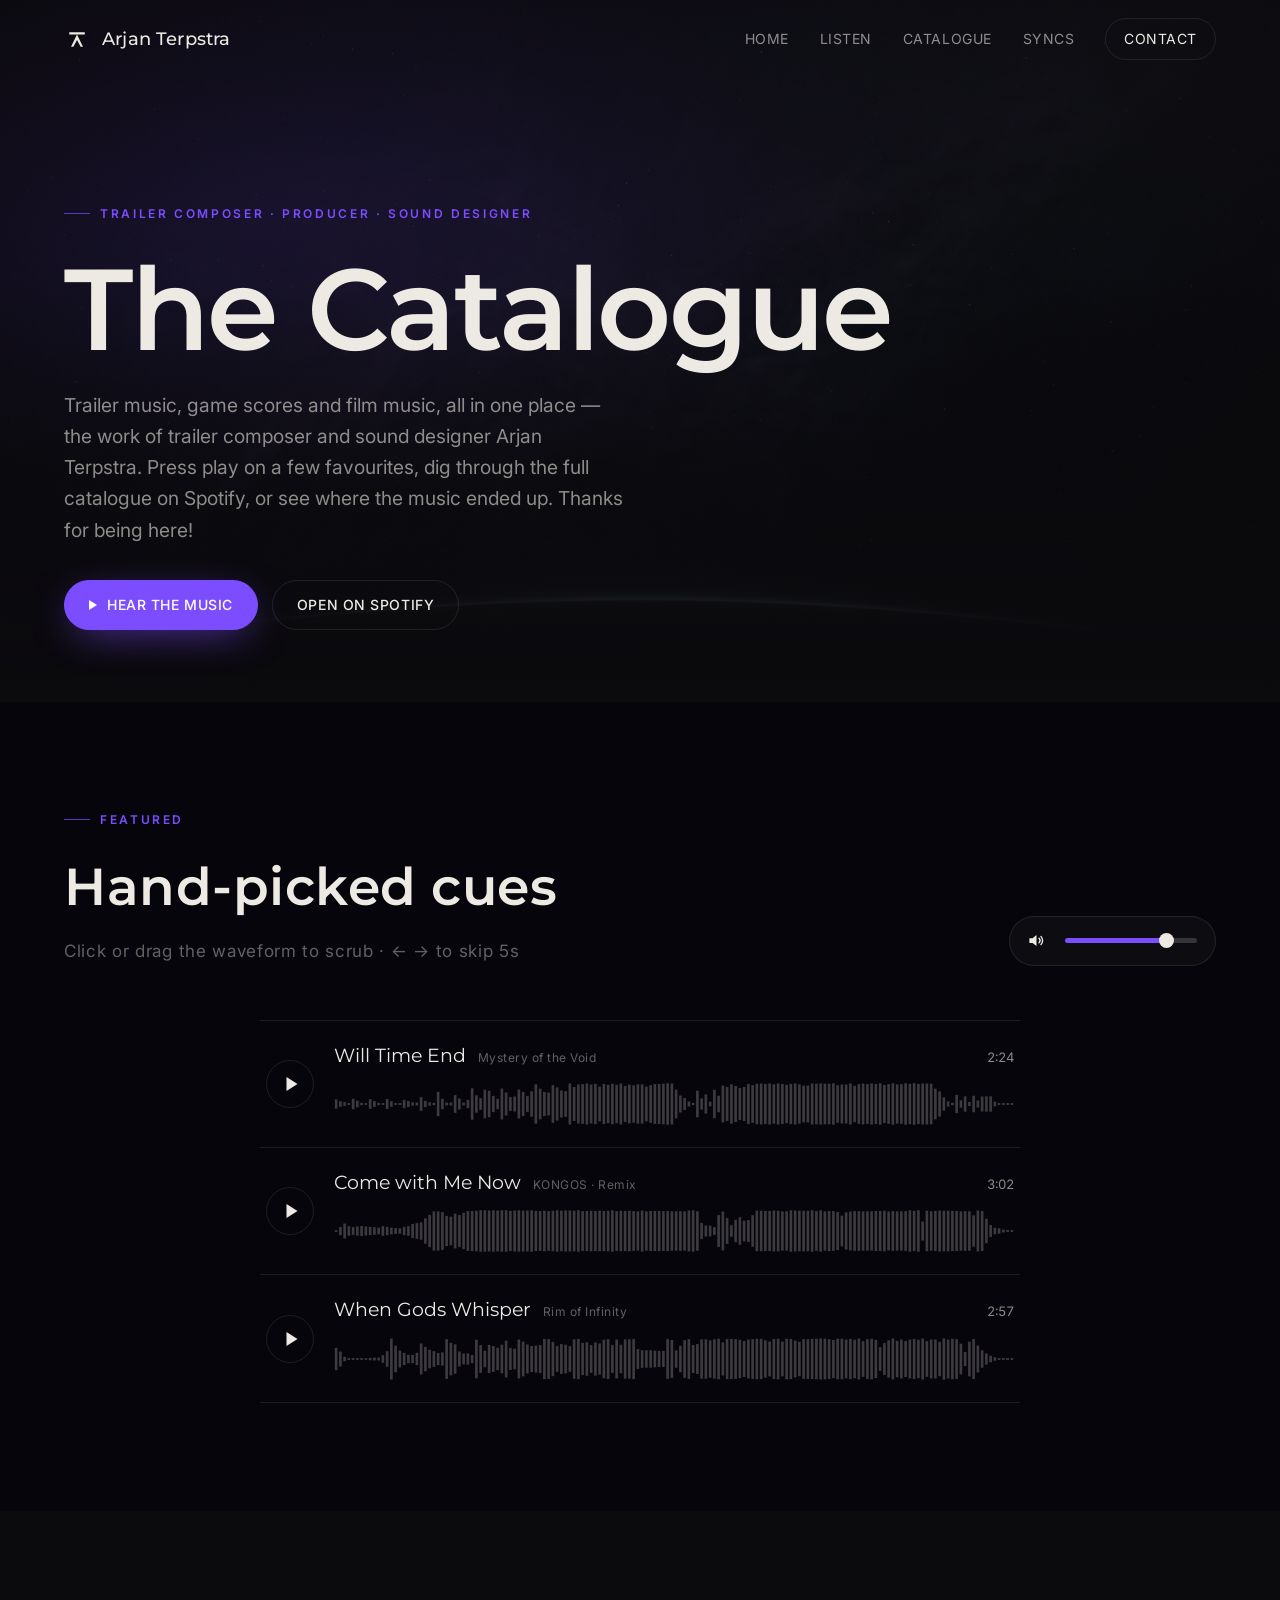
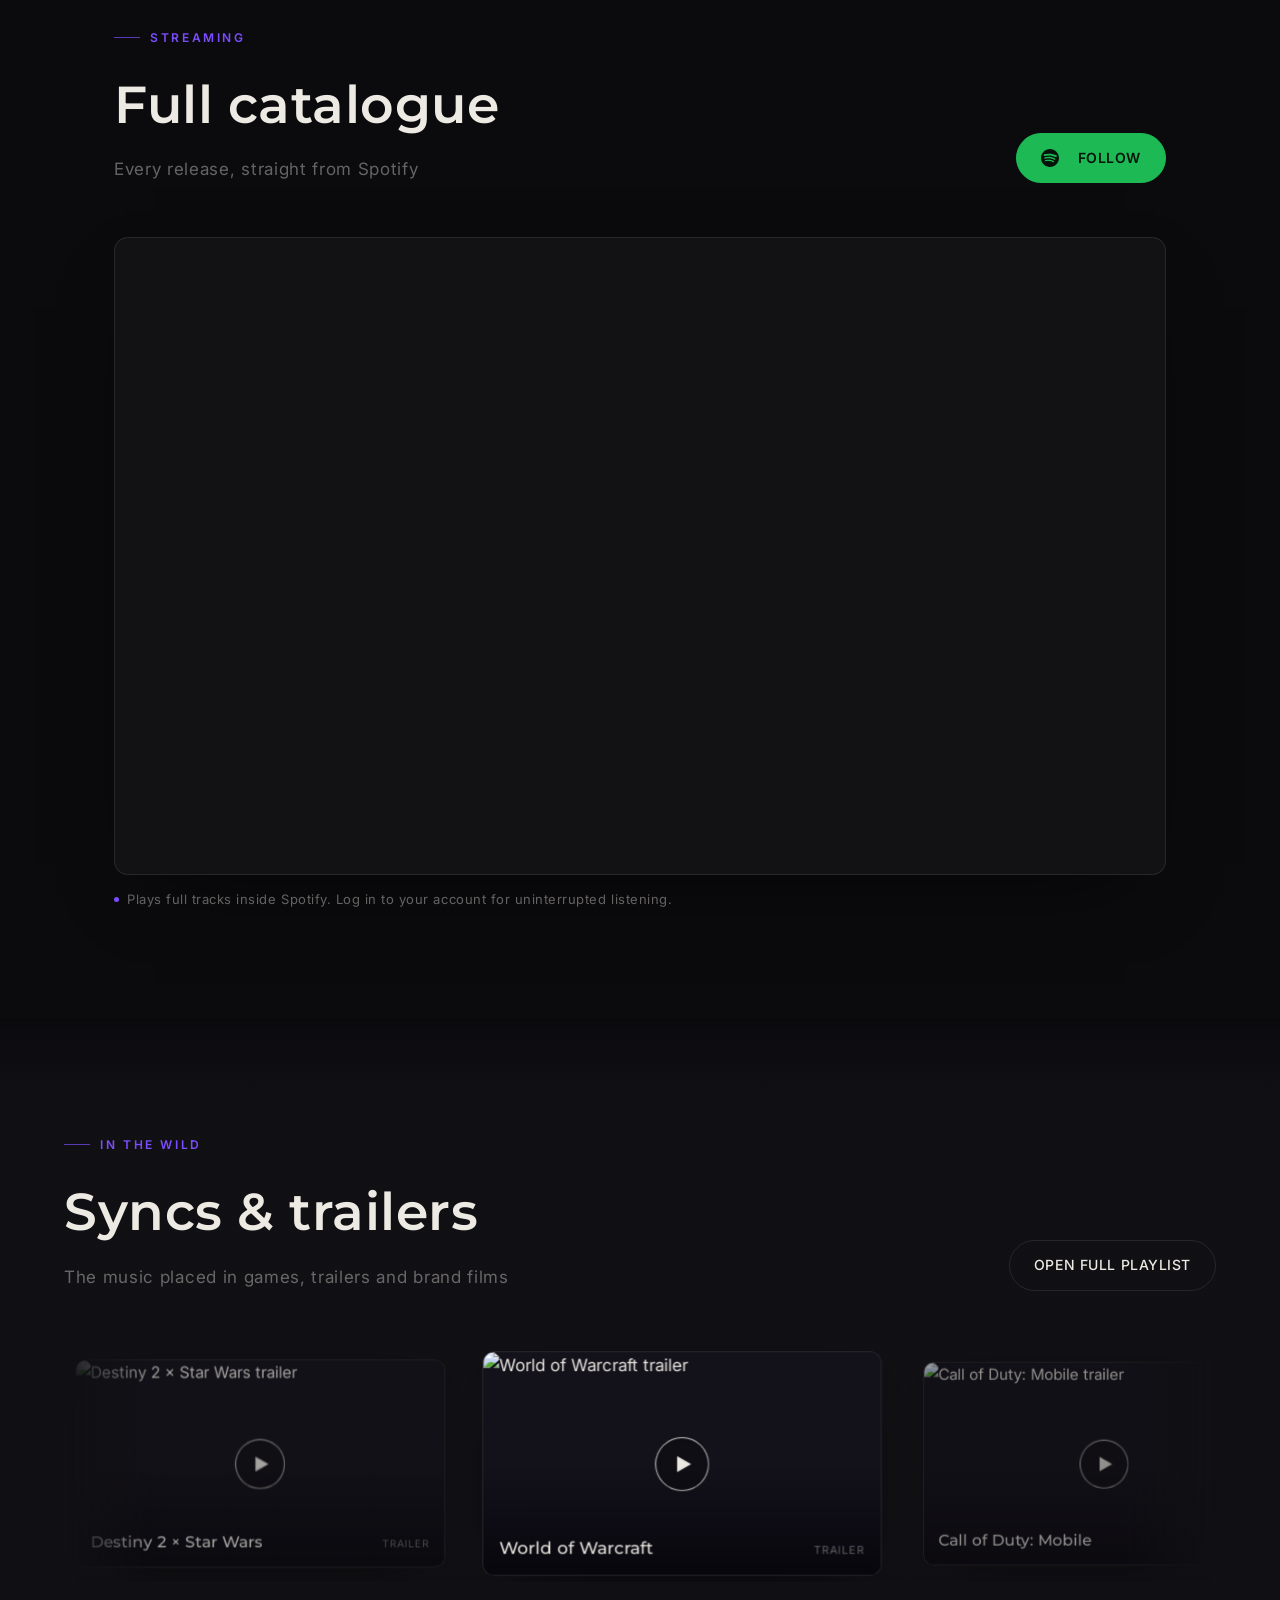
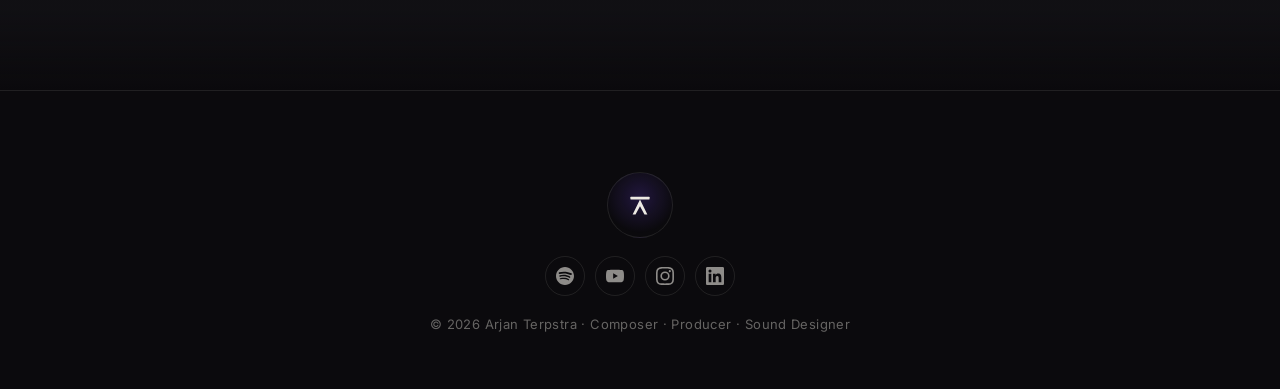
==== commit cd2bbec2: "Update Discography.html" ====
--- a/Discography.html
+++ b/Discography.html
@@ -3,7 +3,7 @@
 <head>
   <meta charset="UTF-8" />
   <meta name="viewport" content="width=device-width, initial-scale=1.0" />
-  <title>Arjan Terpstra · Trailer Composer · Game & Film Music Composer</title>
+  <title>Arjan Terpstra · Trailer Composer · Producer · Sound Designer</title>
   <meta name="description" content="Arjan Terpstra is a trailer composer, trailer music composer, game composer, film music composer and sound designer. Listen to featured cues, the full Spotify catalogue and a playlist of trailer and game syncs." />
   <meta name="keywords" content="trailer composer, trailer music composer, game composer, film music composer, sound designer trailer, Arjan Terpstra" />
   <meta name="theme-color" content="#0B0A0D" />
@@ -19,17 +19,17 @@
   <!-- Open Graph -->
   <meta property="og:type" content="music.musician" />
   <meta property="og:site_name" content="Arjan Terpstra" />
-  <meta property="og:title" content="Arjan Terpstra · Trailer Composer · Game & Film Music Composer" />
+  <meta property="og:title" content="Arjan Terpstra · Trailer Composer · Producer · Sound Designer" />
   <meta property="og:description" content="Trailer composer, game composer, film music composer and sound designer. Featured cues, the full Spotify catalogue and a playlist of trailer & game syncs." />
   <meta property="og:url" content="https://arjanterpstra.com/Discography.html" />
   <meta property="og:image" content="https://arjanterpstra.com/assets/og-image.jpg" />
   <meta property="og:image:width" content="1200" />
   <meta property="og:image:height" content="630" />
-  <meta property="og:image:alt" content="Arjan Terpstra, Trailer Composer, Game &amp; Film Music Composer and Sound Designer" />
+  <meta property="og:image:alt" content="Arjan Terpstra, Trailer Composer, Producer and Sound Designer" />
 
   <!-- Twitter / X -->
   <meta name="twitter:card" content="summary_large_image" />
-  <meta name="twitter:title" content="Arjan Terpstra · Trailer Composer · Game & Film Music Composer" />
+  <meta name="twitter:title" content="Arjan Terpstra · Trailer Composer · Producer · Sound Designer" />
   <meta name="twitter:description" content="Trailer composer, game composer, film music composer and sound designer. Featured cues, the full Spotify catalogue and a playlist of trailer & game syncs." />
   <meta name="twitter:image" content="https://arjanterpstra.com/assets/og-image.jpg" />
 
@@ -45,7 +45,7 @@
       "@type": "Person",
       "name": "Arjan Terpstra",
       "url": "https://arjanterpstra.com/",
-      "jobTitle": "Trailer Composer, Game & Film Music Composer, Sound Designer",
+      "jobTitle": "Trailer Composer, Producer, Sound Designer",
       "nationality": "Dutch",
       "description": "Trailer composer, trailer music composer, game composer, film music composer and sound designer.",
       "knowsAbout": ["Trailer composer", "Trailer music composer", "Game composer", "Film music composer", "Sound designer", "Brand films"],
@@ -222,7 +222,7 @@
         <img src="media/listen-bg.jpg" alt="" loading="eager" />
       </div>
       <div class="disc-hero__inner">
-        <span class="eyebrow reveal">Trailer Composer · Game &amp; Film Music · Sound Designer</span>
+        <span class="eyebrow reveal">Trailer Composer · Producer · Sound Designer</span>
         <h1 class="reveal">The&nbsp;Catalogue</h1>
         <p class="disc-lead reveal">Trailer music, game scores and film music, all in one place — the work of trailer composer and sound designer Arjan Terpstra. Press play on a few favourites, dig through the full catalogue on Spotify, or see where the music ended up. Thanks for being here!</p>
         <div class="disc-actions reveal">
